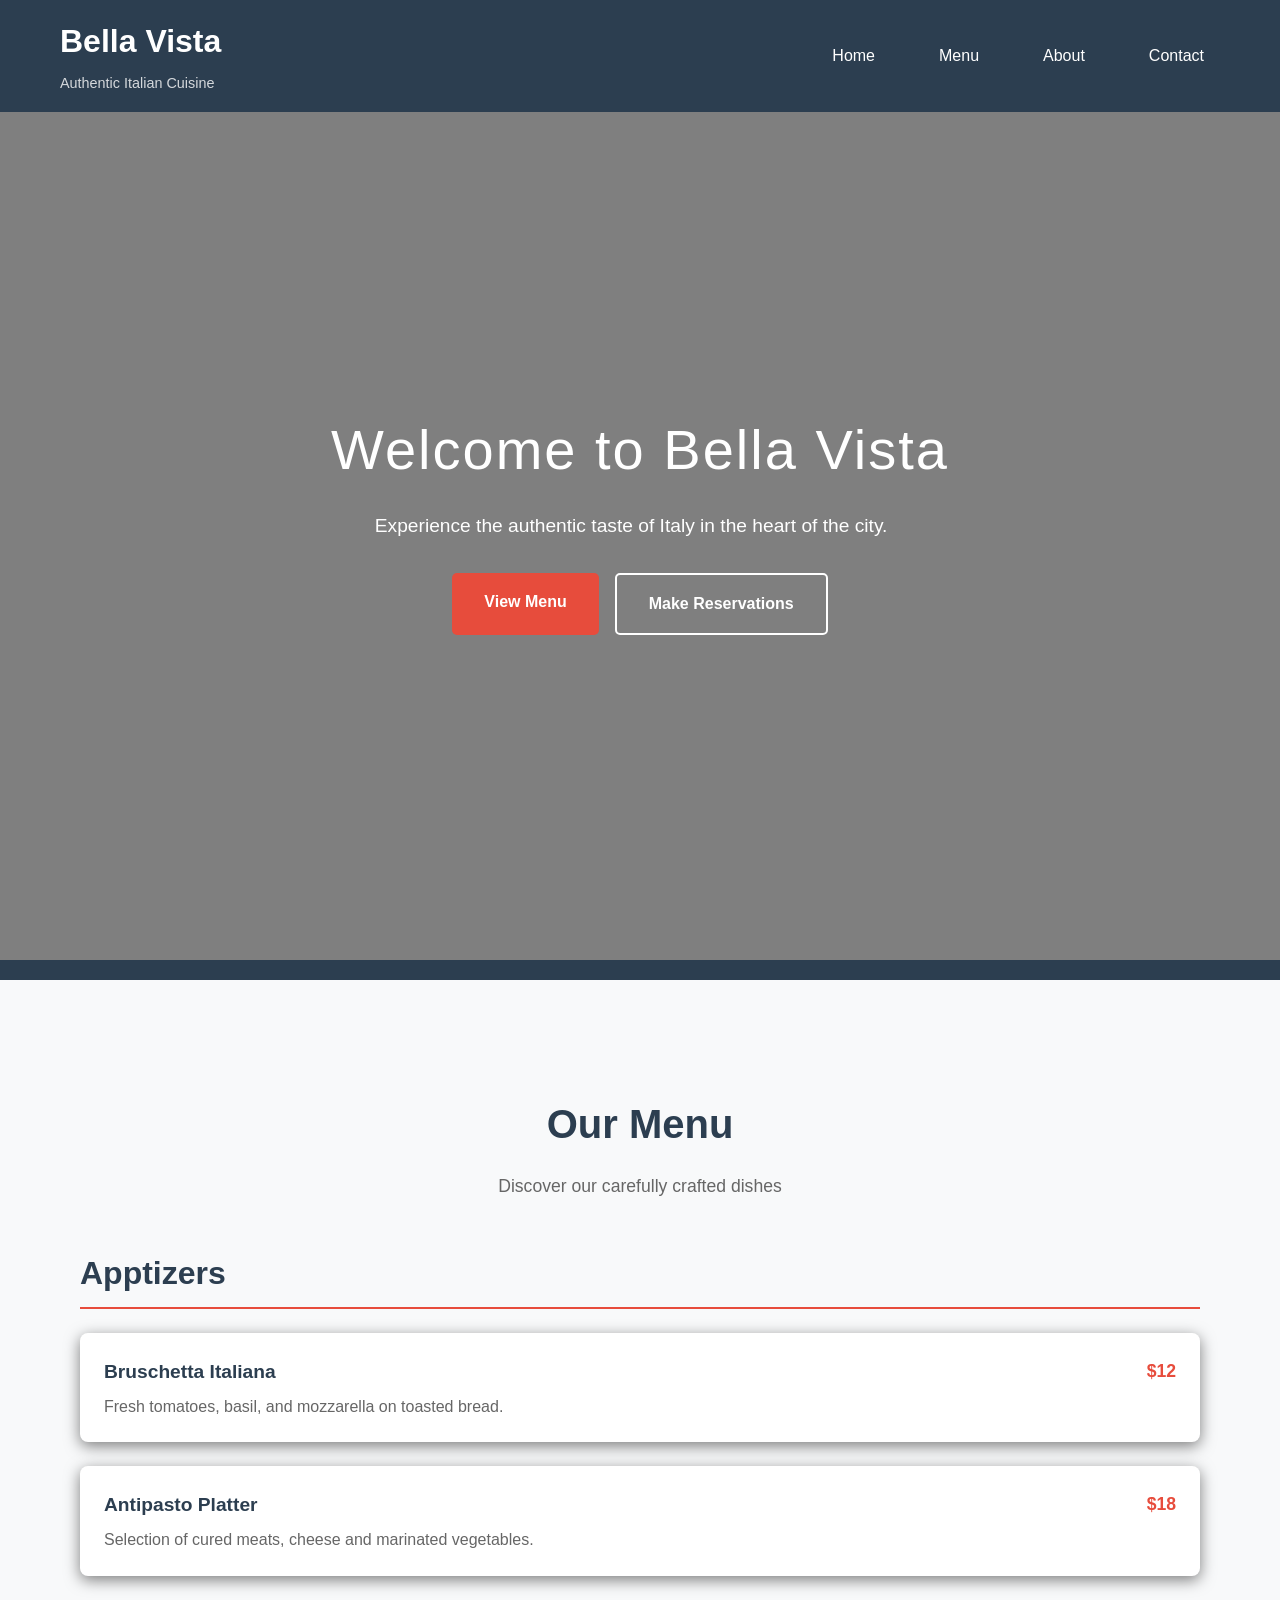
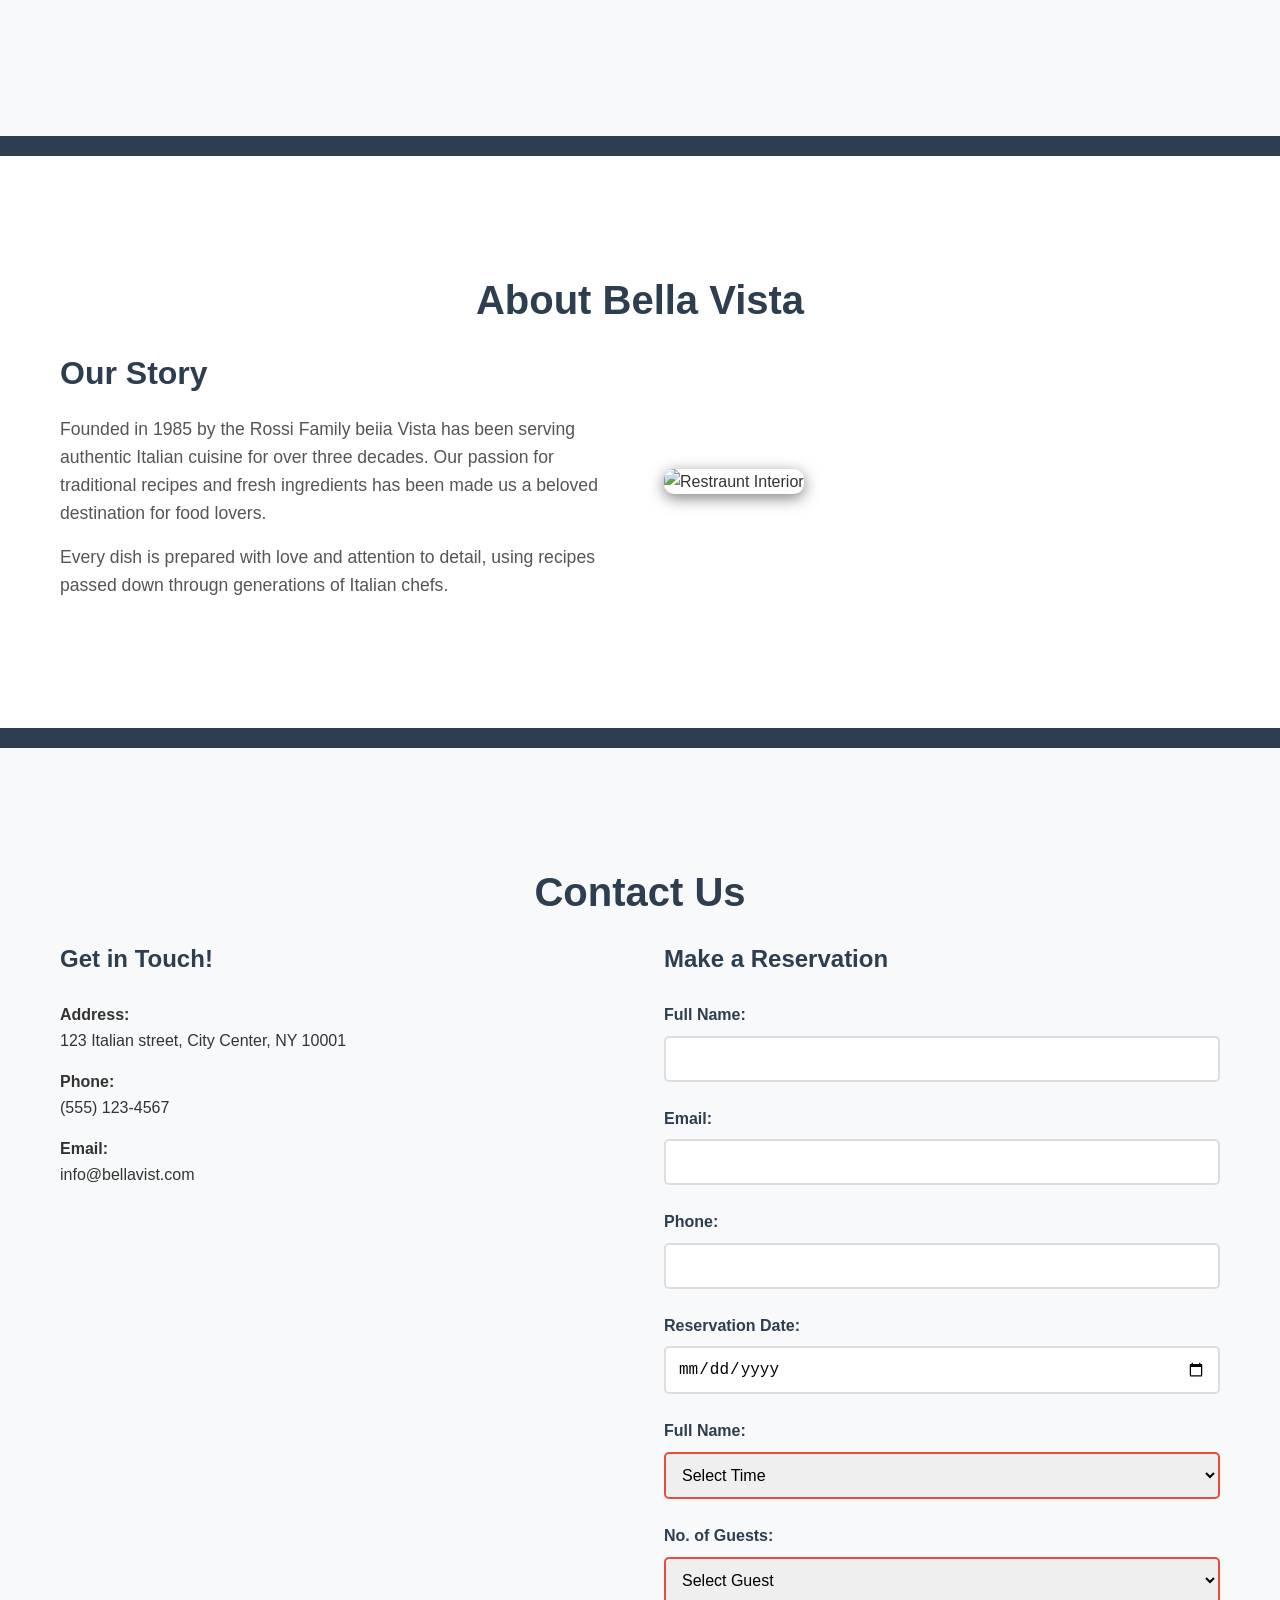
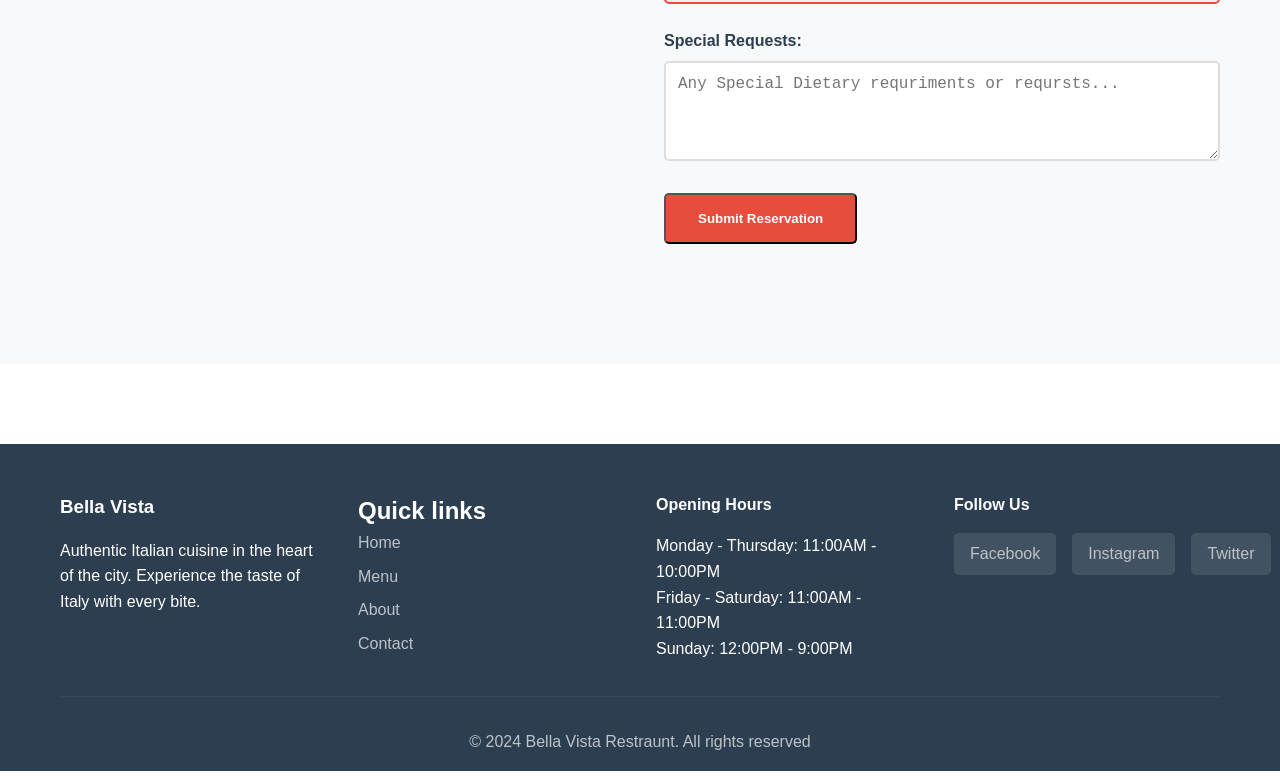
==== index.html @ ec4eccd3 "Add files via upload" ====
<!DOCTYPE html>
<html lang="en">
    <head>
        <meta charset="UTF-8">
        <meta name="viewport" content="width=device-width, initial-scale=1.0">
        <meta name="discription" content="Bella Vista - Authentic Italian Restraunt serving fresh pasta, wood-fried pizzas, and traditional italian food cuisinein the heart of the city. ">
        <title>Bella Vista Restraunt - Authenti Italian Cuisine</title>
        <link rel="stylesheet" href="style.css">
    </head>
    <body>
        <header class="header">
            <div class="container">
                <nav class="navbar">
                    <div class="logo">
                        <h1>Bella Vista</h1>
                        <span class="tagline">Authentic Italian Cuisine</span>
                    </div>

                    <ul class="nav-links">
                        <li><a href="#Home">Home</a></li>
                        <li><a href="#Menu">Menu</a></li>
                        <li><a href="#About">About</a></li>
                        <li><a href="#Contact">Contact</a></li>
                    </ul>

                </nav>
            </div>
        </header>

        <main>
            <!-- Hero Section -->
            <section id="Home" class="hero">
                <div class="hero-content">
                    <h2>Welcome to Bella Vista</h2>
                    <p>Experience the authentic taste of Italy in the heart of the city.</p>

                    <div class="hero-button">
                        <a href="#Menu" class="btn btn-primary">View Menu</a>
                        <a href="#Contact" class="btn btn-secondary">Make Reservations</a>
                    </div>

                </div>
            </section>

                <!-- Menu section -->
            <section id="Menu" class="menu">
                <div class="container">
                    <h2 class="section-title">Our Menu</h2>
                    <p class="section-subtitle">Discover our carefully crafted dishes</p>
                </div>

                <div class="menu-categories">
                    <div class="menu-category">
                        <h3>Apptizers</h3>
                        <div class="menu-itmes">
                            <div class="menu-item">
                                <div class="menu-item-info">
                                    <h4>Bruschetta Italiana</h4>
                                    <p>Fresh tomatoes, basil, and mozzarella on toasted bread.</p>
                                </div>
                                <span class="price">$12</span>
                            </div>

                            <div class="menu-item">
                                <div class="menu-item-info">
                                    <h4>Antipasto Platter</h4>
                                    <p>Selection of cured meats, cheese and marinated vegetables.</p>
                                </div>
                                <span class="price">$18</span>
                            </div>
                        </div>
                    </div>
                </div>
            </section>

            <!-- About Section -->
             <section id="About" class="about">
                <div class="container">
                    <h2 class="section-title">About Bella Vista</h2>
                    <div class="about-content">
                        <div class="about-text">
                            <h3>Our Story</h3>
                            <p>Founded in 1985 by the Rossi Family beiia Vista has been serving authentic Italian cuisine for over three decades. Our passion for traditional recipes and fresh ingredients has been made us a beloved destination for food lovers.</p>
                            <p>Every dish is prepared with love and attention to detail, using recipes passed down througn generations of Italian chefs. </p>
                        </div>
                        <div class="about-image">
                        <img src="https://images.unsplash.com/photo-1643988612981-0e25f77dfc7a?ixlib=rb-4.1.0&ixid=M3wxMjA3fDB8MHxwaG90by1wYWdlfHx8fGVufDB8fHx8fA%3D%3D&auto=format&fit=crop&q=80&w=1169" alt="Restraunt Interior">
                    </div>
                    </div>
                </div>
            </section>

             <!-- Contact Section -->
            <section id="Contact" class="contact">
                <div class="container">
                    <h2 class="section-title">Contact Us</h2>
                    <div class="contact-content">
                        <div class="contact-info">

                            <h3>Get in Touch!</h3>

                            <div class="contact-item">
                                <strong>Address:</strong>
                                <p>123 Italian street, City Center, NY 10001</p>
                            </div>

                            <div class="contact-item">
                                <strong>Phone:</strong>
                                <p>(555) 123-4567</p>
                            </div>

                            <div class="contact-item">
                                <strong>Email:</strong>
                                <p>info@bellavist.com</p>
                            </div>

                        </div>

                        <div class="contact-form">
                            <h3>Make a Reservation</h3>
                            <form action="">
                                <div class="form-group">
                                    <label for="name">Full Name:</label>
                                    <input type="text" id="name" class="name" required>
                                </div>

                                <div class="form-group">
                                    <label for="email">Email:</label>
                                    <input type="email" id="email" class="email" required>
                                </div>

                                <div class="form-group">
                                    <label for="phone">Phone:</label>
                                    <input type="tel" id="phone" class="phone" required>
                                </div>

                                <div class="form-group">
                                    <label for="date">Reservation Date:</label>
                                    <input type="date" id="date" class="date" required>
                                </div>

                                <div class="form-group">
                                    <label for="time">Full Name:</label>
                                    <select name="time" id="time" required>
                                        <option value="">Select Time</option>
                                        <option value="">06:00PM</option>
                                        <option value="">07:00PM</option>
                                        <option value="">08:00PM</option>
                                        <option value="">09:00PM</option>
                                    </select>
                                </div>

                                <div class="form-group">
                                    <label for="guests">No. of Guests:</label>
                                    <select name="guests" id="guests">
                                        <option value="">Select Guest</option>
                                        <option value="1">1 Guest</option>
                                        <option value="2">2 Guests</option>
                                        <option value="3">3 Guests</option>
                                        <option value="4">4 Guests</option>
                                        <option value="5+">5+ Guests</option>
                                    </select>
                                </div>

                                <div class="form-group">
                                    <label for="message">Special Requests:</label>
                                    <textarea name="message" id="message" rows="4" placeholder="Any Special Dietary requriments or reqursts..."></textarea>
                                </div>

                                <button type="submit" class="btn btn-primary">Submit Reservation</button>

                            </form>
                        </div>

                    </div>

                </div>
            </section>

        </main>

        <footer class="footer">
            <div class="container">
                <div class="footer-content">
                    <div class="footer-section">
                        <h3>Bella Vista</h3>
                        <p>Authentic Italian cuisine in the heart of the city. Experience the taste of Italy with every bite.</p>
                    </div>

                    <div class="footer-section">
                        <h2>Quick links</h2>
                        <ul>
                            <li><a href="#Home">Home</a></li>
                            <li><a href="#Menu">Menu</a></li>
                            <li><a href="#About">About</a></li>
                            <li><a href="#Contact">Contact</a></li>
                        </ul>
                    </div>

                    <div class="footer-section">
                        <h4>Opening Hours</h4>
                        <P>Monday - Thursday: 11:00AM - 10:00PM</P>
                        <p>Friday - Saturday: 11:00AM - 11:00PM</p>
                        <p>Sunday: 12:00PM - 9:00PM</p>
                    </div>

                    <div class="footer-section">
                        <h4>Follow Us</h4>
                        <div class="social-links">
                            <a href="#" class="social-link">Facebook</a>
                            <a href="#" class="social-link">Instagram</a>
                            <a href="#" class="social-link">Twitter</a>
                        </div>
                    </div>
                </div>

                <div class="footer-bottom">
                    <p>© 2024 Bella Vista Restraunt. All rights reserved</p>
                </div>
            </div>
        </footer>
    </body> 
</html>
---- style.css ----
*{
    margin: 0;
    padding: 0;
    box-sizing: border-box;
}

body{
    font-family: Arial, sans-serif;
    line-height: 1.6;
    color: #333;
}

.container{
    max-width: 1200px;
    margin: 0 auto;
    padding: 0 20px;
}

.header{
    background-color: #2c3e50;
    color: white;
    padding: 1rem 0;
    position: fixed;
    top: 0;
    left: 0;
    width: 100%;
    z-index: 1000;
}

.navbar{
    display: flex;
    justify-content: space-between;
    align-items: center;
}

.logo h1{
    font-size: 2rem;
    font-weight: bold;
    margin-bottom: 0.2rem;
}

.logo span{
    font-size: 0.9rem;
    opacity: 0.8;
}

.nav-links{
    display: flex;
    list-style-type: none;
    gap: 2rem;
}

.nav-links a {
    color: white;
    text-decoration: none;
    padding: 0.5rem 1rem;
    border-radius: 4px;
    transition: background-color 0.3s ease;
}

.nav-links a:hover{
    background-color: rgba(255, 255, 255, 0.1);
}


/* Hero Section */
.hero{
    height: 100vh;
    background: linear-gradient(rgba(0,0,0,0.5),rgba(0,0,0,0.5)), url('https://images.unsplash.com/photo-1614873636018-548106274e2a?ixlib=rb-4.1.0&ixid=M3wxMjA3fDB8MHxwaG90by1wYWdlfHx8fGVufDB8fHx8fA%3D%3D&auto=format&fit=crop&q=80&w=1170') center/cover;
    margin-top: 80px;
    display: flex;
    justify-content: center;
    align-items: center;
    text-align: center;
    color: white ;
    border-bottom: 20px solid #2c3e50;
}

.hero-content h2{
    font-size: 3.5rem;
    margin-bottom: 1rem;
    font-weight: 300;
    letter-spacing: 2px;
}

.hero-content p{
    font-size: 1.2rem;
    margin-bottom: 2rem;
    max-width: 600px;
}

.hero-button{
    display: flex;
    gap: 1rem;
    justify-content: center;
}

.btn{
    padding: 1rem 2rem;
    text-decoration: none;
    border-radius: 5px;
    font-weight: bold;
    transition: all 0.3s ease;
    display: inline-block;
}

.btn-primary{
    background-color: #e74c3c;
    color: white;
}

.btn-primary:hover{
    background-color: #c0392b;
    transform: translateY(-2px);
}

.btn-secondary{
    background-color: transparent;
    color: white;
    border: 2px solid white;
}

.btn-secondary:hover{
    background-color: white;
    color: #2c3e50;
    
}


/* Menu section */
.menu{
    padding: 7rem 5rem;
    background-color: #f8f9fa;
    border-bottom: 20px solid #2c3e50;
}

.section-title{
    text-align: center;
    font-size: 2.5rem;
    margin-bottom: 1rem;
    color: #2c3e50;
}

.section-subtitle{
    text-align: center;
    font-size: 1.1rem;
    color: #666;
    margin-bottom: 3rem;

}

.menu-category{
    margin-bottom: 3rem;

}

.menu-category h3{
    font-size: 2rem;
    margin-bottom: 1.5rem;
    color: #2c3e50;
    border-bottom: 2px solid #e74c3c;
    padding-bottom: 0.5rem;
}

.menu-itmes{
    display: grid;
    gap: 1.5rem;
}

.menu-item{
    display: flex;
    justify-content: space-between;
    align-items: start;
    padding: 1.5rem;
    background-color: white;
    border-radius: 8px;
    box-shadow: 0 2px 10px rgba(0,0,0,0.3);
    transition: transform 0.3s ease;

}

.menu-item:hover{
    transform: translateY(-3px);
}

.menu-item-info h4{
    font-size: 1.2rem;
    margin-bottom: 0.5rem;
    color: #2c3e50;
}

.menu-item-info p{
    color: #666;
    line-height: 1.4;
}

.price{
    font-size: 1.1rem;
    font-weight: bold;
    color: #e74c3c;
}


/* About Section */
.about{
    padding: 7rem 0;
    background-color: white;
    border-bottom: 20px solid #2c3e50;

}

.about-content{
    display: grid;
    grid-template-columns: 1fr 1fr;
    gap: 3rem;
    align-items: center;
}

.about-text h3{
    font-size: 2rem;
    margin-bottom: 1rem;
    color: #2c3e50;
}

.about-text p{
    margin-bottom: 1rem;
    font-size: 1.1rem;
    line-height: 1.6;
    color: #555;
}

.about-image img{
    width: 100%;
    height: 400px;
    object-fit: cover;
    border-radius: 10px;
    box-shadow: 0 4px 15px rgba(0, 0, 0, 0.5);
    transition: transform 0.3s ease;
}

.about-image img:hover{
    transform: translateY(-3px);
}


/* Contact Section */
.contact{
    padding: 7rem 0;
    background-color: #f8f9fa;
}

.contact-content{
    display: grid;
    grid-template-columns: 1fr 1fr;
    gap: 3rem;   
}

.contact-info h3 , .contact-form h3{
    font-size: 1.5rem;
    margin-bottom: 1.5rem;
    color: #2c3e50;
}

.contact-item{
    margin-bottom: 1rem;
}

.contact-form{
    display: block;
    margin-bottom: 0.5rem;
    color: #2c3e50;
}

.form-group{
    margin-bottom: 1.5rem;
}

.form-group label{
    display: block;
    margin-bottom: 0.5rem;
    font-weight: bold;
    color: #2c3e50;
}

.form-group input ,.form-group select , .form-group textarea{
    width: 100%;
    padding: 0.75rem;
    border: 2px solid #ddd;
    border-radius: 5px;
    font-size: 1rem;
    transition: border-color 0.3s ease;
}

.form-group input:focus , .form-group select , .form-group textarea:focus{
    border-color: #e74c3c;
}

:root{
    --primary-color: #e74c3c;
    --secondary-color: #2c3e50;
    --accent-color: #3498db;
    --light-background: #f8f9fa;
    --dark-text: #333;
    --light-text: #666;
    --border-radius: 8px;
    --shadow: 0 4px 15px rgba(0,0,0,0.5);
    --transition: all 0.3s ease;
}

.btn-primary{
    background-color: var(--primary-color,#ff0000);
    color: white;
    transition: var(--transition);
}

.section-title{
    color: var(--secondary-color);
}

.menu-item{
    border-radius: var(--border-radius);
    box-shadow: var(--shadow);
}

@media(max-width: 768px){
    .hero-content h2{
        font-size: 2.5rem;
    }

    .hero-button{
        flex-direction: column;
        align-items: center;
    }

    .btn{
        width: 80%;
        text-align: center;
    }

    .about-content , .contact-content{
        grid-template-columns: 1fr;
        gap: 2rem;
    }

    .navbar{
        flex-direction: column;
        gap: 1rem;
    }

    .nav-links{
        gap: 1rem;
    }
}

@media(max-width: 480px){
    .hero-content h2{
        font-size: 2rem;
    }

    .container{
        padding: 0 15px;
    }

    .nav-links{
        flex-direction: column;
        gap: 0.5rem;
    }
}

@keyframes fadeInUp {
    from{
        opacity: 0;
        transform: translateY(30px);

    }

    to{
        opacity: 1;
        transform: translateY(0);
    }
}

@keyframes SlideInLeft {
    from{
        opacity: 0;
        transform: translateX(-50px);
    }

    to{
        opacity: 1;
        transform: translateX(0);
    }
}

.hero-content{
    animation: fadeInUp 1s ease-out;
}

.menu-item{
    animation: fadeInUp 0.6s ease-out;
    animation-fill-mode: both;
}

.menu-item:nth-child(1) {animation-delay: 0.1s;}

.menu-item:nth-child(2) {animation-delay: 0.2s;}

.menu-item:nth-child(3) {animation-delay: 0.3s;}

.about-image{
    animation: fadeInUp 0.8s ease-out 0.3s both;
}

/* .section-title{
    opacity: 0;
    transform: translateY(20px);
    transition: all 0.6s ease;
} */

.section-title.animate{
    opacity: 1;
    transform: translateY(0);
}


/* Footer Section */
.footer{
    background-color: var(--secondary-color);
    color: white;
    padding: 3rem 0 1rem;
    margin-top: 5rem;
}

.footer-content{
    display: grid;
    grid-template-columns: repeat(auto-fit,minmax(250px,1fr));
    gap: 2rem;
    margin-bottom: 2rem;
}

.footer-section h3 , .footer-section h4 {
    margin-bottom: 1rem;
    color: white;
}

.footer-section ul{
    list-style: none;
}

.footer-section ul li{
    margin-bottom: 0.5rem;
}

.footer-section a{
    color: #bdc3c7;
    text-decoration: none;
    transition: var(--transition);
}

.footer-section a:hover{
    color: var(--primary-color);
}

.social-links{
    display: flex;
    gap: 1rem;
}

.social-link{
    padding: 0.5rem 1rem;
    background-color: rgba(255, 255, 255, 0.1);
    border-radius: 5px;
    transition: var(--transition);
}

.social-link:hover{
    background-color: var(--primary-color);
    color: white;
}

.footer-bottom{
    text-align: center;
    padding-top: 2rem;
    border-top: 1px solid #34495e;
    color: #bdc3c7;
}
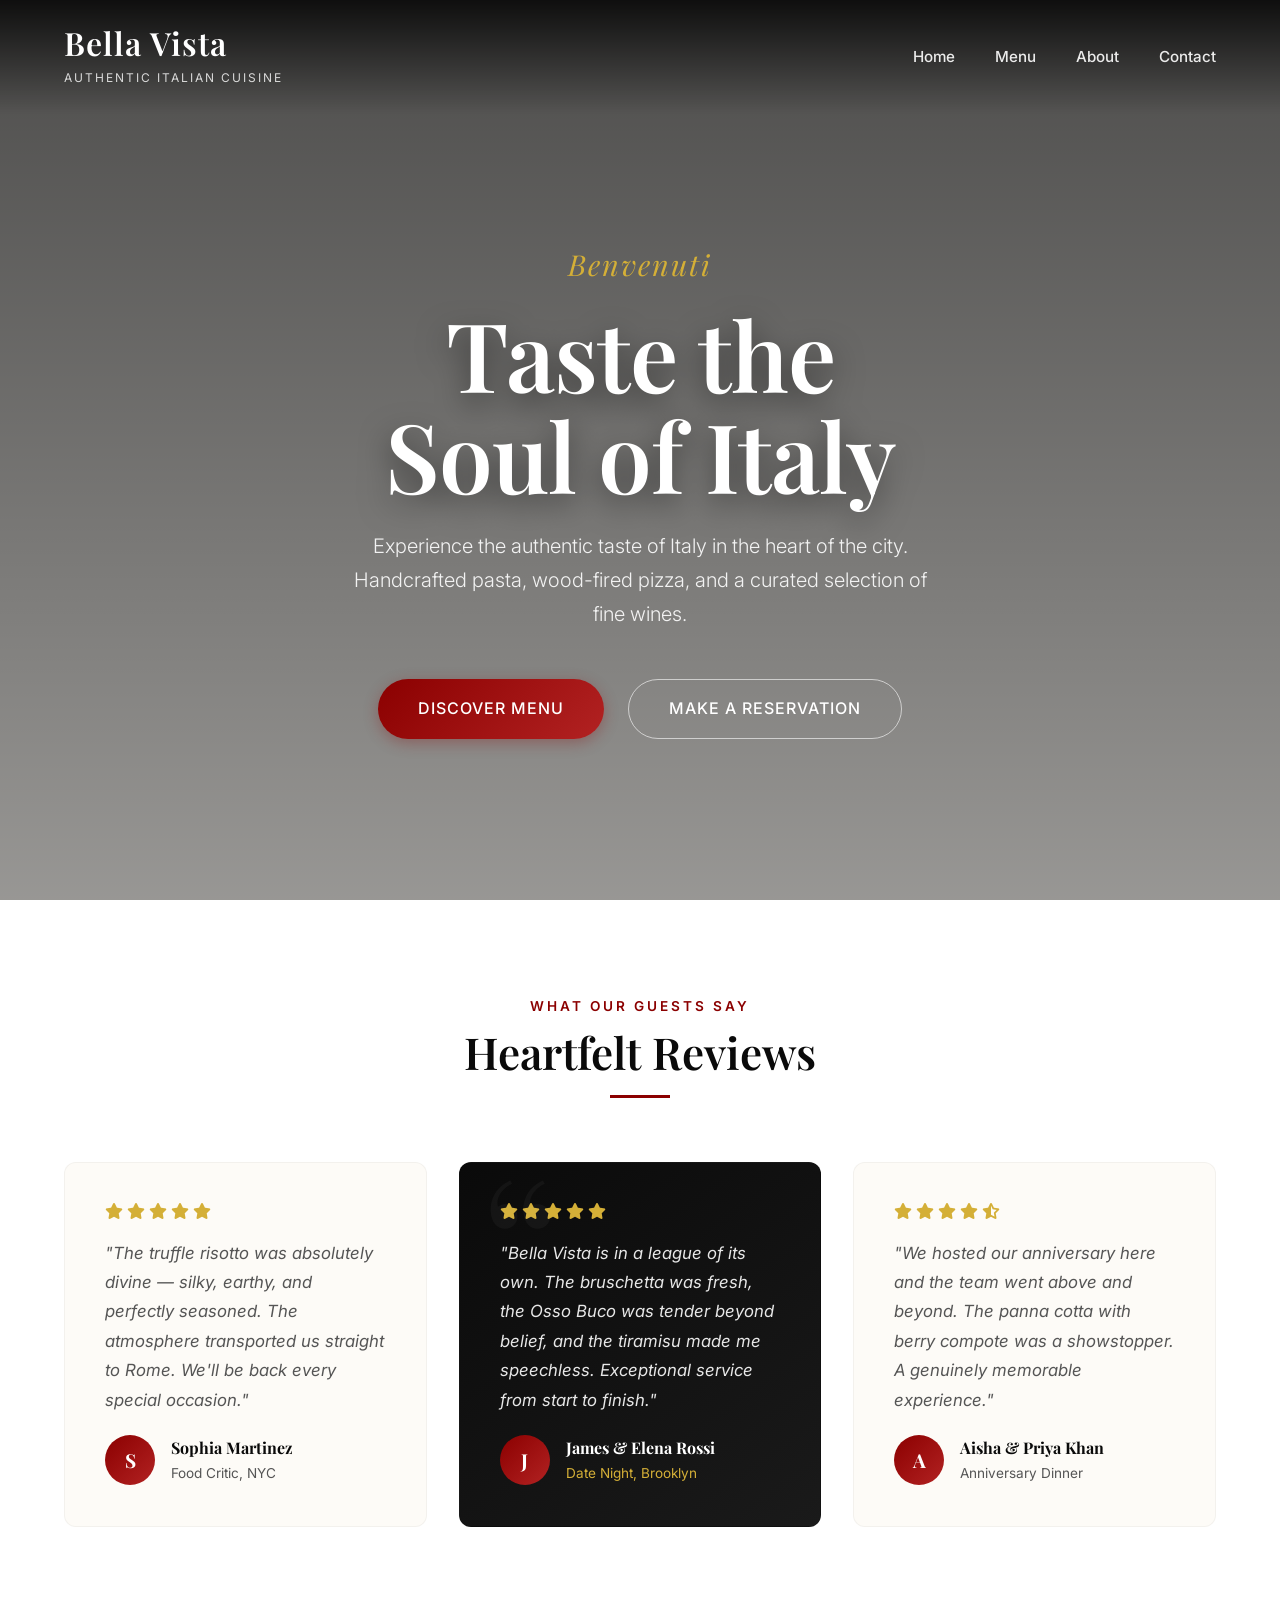
==== commit b9aa0bcc: "Changes made" ====
--- a/index.html
+++ b/index.html
@@ -1,223 +1,180 @@
 <!DOCTYPE html>
 <html lang="en">
-    <head>
-        <meta charset="UTF-8">
-        <meta name="viewport" content="width=device-width, initial-scale=1.0">
-        <meta name="discription" content="Bella Vista - Authentic Italian Restraunt serving fresh pasta, wood-fried pizzas, and traditional italian food cuisinein the heart of the city. ">
-        <title>Bella Vista Restraunt - Authenti Italian Cuisine</title>
-        <link rel="stylesheet" href="style.css">
-    </head>
-    <body>
-        <header class="header">
+
+<head>
+    <meta charset="UTF-8">
+    <meta name="viewport" content="width=device-width, initial-scale=1.0">
+    <meta name="description"
+        content="Bella Vista - Authentic Italian Restaurant serving fresh pasta, wood-fired pizzas, and traditional Italian cuisine in the heart of the city. ">
+    <title>Bella Vista | Authentic Italian Cuisine</title>
+
+    <!-- Google Fonts -->
+    <link rel="preconnect" href="https://fonts.googleapis.com">
+    <link rel="preconnect" href="https://fonts.gstatic.com" crossorigin>
+    <link
+        href="https://fonts.googleapis.com/css2?family=Inter:wght@300;400;500;600&family=Playfair+Display:ital,wght@0,400;0,600;0,700;1,400&display=swap"
+        rel="stylesheet">
+
+    <!-- Font Awesome -->
+    <link rel="stylesheet" href="https://cdnjs.cloudflare.com/ajax/libs/font-awesome/6.4.0/css/all.min.css">
+
+    <link rel="stylesheet" href="style.css">
+</head>
+
+<body>
+    <header class="header">
+        <div class="container">
+            <nav class="navbar">
+                <div class="logo">
+                    <h1>Bella Vista</h1>
+                    <span class="tagline">Authentic Italian Cuisine</span>
+                </div>
+
+                <ul class="nav-links">
+                    <li><a href="index.html">Home</a></li>
+                    <li><a href="menu.html">Menu</a></li>
+                    <li><a href="about.html">About</a></li>
+                    <li><a href="contact.html">Contact</a></li>
+                </ul>
+
+                <button class="mobile-menu-btn" id="mobileMenuBtn" aria-label="Toggle Navigation">
+                    <i class="fas fa-bars"></i>
+                </button>
+            </nav>
+        </div>
+    </header>
+
+    <!-- Mobile Nav Overlay -->
+    <div class="nav-overlay" id="navOverlay"></div>
+
+    <main>
+        <!-- Hero Section -->
+        <section id="Home" class="hero">
+            <div class="hero-overlay"></div>
+            <div class="hero-content">
+                <span class="welcome-text">Benvenuti</span>
+                <h2>Taste the <br> Soul of Italy</h2>
+                <p>Experience the authentic taste of Italy in the heart of the city. Handcrafted pasta, wood-fired
+                    pizza, and a curated selection of fine wines.</p>
+
+                <div class="hero-button">
+                    <a href="menu.html" class="btn btn-primary">Discover Menu</a>
+                    <a href="contact.html" class="btn btn-secondary">Make a Reservation</a>
+                </div>
+            </div>
+        </section>
+
+        <!-- Testimonials Section -->
+        <section class="testimonials reveal">
             <div class="container">
-                <nav class="navbar">
-                    <div class="logo">
-                        <h1>Bella Vista</h1>
-                        <span class="tagline">Authentic Italian Cuisine</span>
+                <div class="section-header">
+                    <span class="subtitle">What Our Guests Say</span>
+                    <h2 class="section-title">Heartfelt Reviews</h2>
+                    <div class="divider"></div>
+                </div>
+
+                <div class="testimonials-grid">
+                    <div class="testimonial-card">
+                        <div class="testimonial-stars">
+                            <i class="fas fa-star"></i><i class="fas fa-star"></i><i class="fas fa-star"></i><i
+                                class="fas fa-star"></i><i class="fas fa-star"></i>
+                        </div>
+                        <p class="testimonial-text">"The truffle risotto was absolutely divine — silky, earthy, and
+                            perfectly seasoned. The atmosphere transported us straight to Rome. We'll be back every
+                            special occasion."</p>
+                        <div class="testimonial-author">
+                            <div class="author-avatar">S</div>
+                            <div class="author-info">
+                                <strong>Sophia Martinez</strong>
+                                <span>Food Critic, NYC</span>
+                            </div>
+                        </div>
                     </div>
 
-                    <ul class="nav-links">
-                        <li><a href="#Home">Home</a></li>
-                        <li><a href="#Menu">Menu</a></li>
-                        <li><a href="#About">About</a></li>
-                        <li><a href="#Contact">Contact</a></li>
-                    </ul>
-
-                </nav>
-            </div>
-        </header>
-
-        <main>
-            <!-- Hero Section -->
-            <section id="Home" class="hero">
-                <div class="hero-content">
-                    <h2>Welcome to Bella Vista</h2>
-                    <p>Experience the authentic taste of Italy in the heart of the city.</p>
-
-                    <div class="hero-button">
-                        <a href="#Menu" class="btn btn-primary">View Menu</a>
-                        <a href="#Contact" class="btn btn-secondary">Make Reservations</a>
+                    <div class="testimonial-card featured-review">
+                        <div class="testimonial-stars">
+                            <i class="fas fa-star"></i><i class="fas fa-star"></i><i class="fas fa-star"></i><i
+                                class="fas fa-star"></i><i class="fas fa-star"></i>
+                        </div>
+                        <p class="testimonial-text">"Bella Vista is in a league of its own. The bruschetta was fresh,
+                            the Osso Buco was tender beyond belief, and the tiramisu made me speechless. Exceptional
+                            service from start to finish."</p>
+                        <div class="testimonial-author">
+                            <div class="author-avatar">J</div>
+                            <div class="author-info">
+                                <strong>James & Elena Rossi</strong>
+                                <span>Date Night, Brooklyn</span>
+                            </div>
+                        </div>
                     </div>
 
-                </div>
-            </section>
-
-                <!-- Menu section -->
-            <section id="Menu" class="menu">
-                <div class="container">
-                    <h2 class="section-title">Our Menu</h2>
-                    <p class="section-subtitle">Discover our carefully crafted dishes</p>
-                </div>
-
-                <div class="menu-categories">
-                    <div class="menu-category">
-                        <h3>Apptizers</h3>
-                        <div class="menu-itmes">
-                            <div class="menu-item">
-                                <div class="menu-item-info">
-                                    <h4>Bruschetta Italiana</h4>
-                                    <p>Fresh tomatoes, basil, and mozzarella on toasted bread.</p>
-                                </div>
-                                <span class="price">$12</span>
-                            </div>
-
-                            <div class="menu-item">
-                                <div class="menu-item-info">
-                                    <h4>Antipasto Platter</h4>
-                                    <p>Selection of cured meats, cheese and marinated vegetables.</p>
-                                </div>
-                                <span class="price">$18</span>
+                    <div class="testimonial-card">
+                        <div class="testimonial-stars">
+                            <i class="fas fa-star"></i><i class="fas fa-star"></i><i class="fas fa-star"></i><i
+                                class="fas fa-star"></i><i class="fas fa-star-half-alt"></i>
+                        </div>
+                        <p class="testimonial-text">"We hosted our anniversary here and the team went above and beyond.
+                            The panna cotta with berry compote was a showstopper. A genuinely memorable experience."</p>
+                        <div class="testimonial-author">
+                            <div class="author-avatar">A</div>
+                            <div class="author-info">
+                                <strong>Aisha & Priya Khan</strong>
+                                <span>Anniversary Dinner</span>
                             </div>
                         </div>
                     </div>
                 </div>
-            </section>
+            </div>
+        </section>
+    </main>
 
-            <!-- About Section -->
-             <section id="About" class="about">
-                <div class="container">
-                    <h2 class="section-title">About Bella Vista</h2>
-                    <div class="about-content">
-                        <div class="about-text">
-                            <h3>Our Story</h3>
-                            <p>Founded in 1985 by the Rossi Family beiia Vista has been serving authentic Italian cuisine for over three decades. Our passion for traditional recipes and fresh ingredients has been made us a beloved destination for food lovers.</p>
-                            <p>Every dish is prepared with love and attention to detail, using recipes passed down througn generations of Italian chefs. </p>
-                        </div>
-                        <div class="about-image">
-                        <img src="https://images.unsplash.com/photo-1643988612981-0e25f77dfc7a?ixlib=rb-4.1.0&ixid=M3wxMjA3fDB8MHxwaG90by1wYWdlfHx8fGVufDB8fHx8fA%3D%3D&auto=format&fit=crop&q=80&w=1169" alt="Restraunt Interior">
-                    </div>
-                    </div>
-                </div>
-            </section>
+    <script>
+        // Dynamic Active Navigation Link
+        document.addEventListener('DOMContentLoaded', () => {
+            const navLinks = document.querySelectorAll('.nav-links a');
+            const currentPath = window.location.pathname.split('/').pop() || 'index.html';
 
-             <!-- Contact Section -->
-            <section id="Contact" class="contact">
-                <div class="container">
-                    <h2 class="section-title">Contact Us</h2>
-                    <div class="contact-content">
-                        <div class="contact-info">
+            navLinks.forEach(link => {
+                const linkPath = link.getAttribute('href');
+                if (currentPath === linkPath) {
+                    link.classList.add('active');
+                }
+            });
+        });
 
-                            <h3>Get in Touch!</h3>
+        // Mobile Drawer Toggle
+        const mobileBtn = document.getElementById('mobileMenuBtn');
+        const nav = document.querySelector('.nav-links');
+        const overlay = document.getElementById('navOverlay');
+        const icon = mobileBtn ? mobileBtn.querySelector('i') : null;
 
-                            <div class="contact-item">
-                                <strong>Address:</strong>
-                                <p>123 Italian street, City Center, NY 10001</p>
-                            </div>
+        function openNav() {
+            nav.classList.add('active');
+            overlay.classList.add('active');
+            if (icon) { icon.classList.replace('fa-bars', 'fa-times'); }
+            document.body.style.overflow = 'hidden';
+        }
+        function closeNav() {
+            nav.classList.remove('active');
+            overlay.classList.remove('active');
+            if (icon) { icon.classList.replace('fa-times', 'fa-bars'); }
+            document.body.style.overflow = '';
+        }
 
-                            <div class="contact-item">
-                                <strong>Phone:</strong>
-                                <p>(555) 123-4567</p>
-                            </div>
+        if (mobileBtn) {
+            mobileBtn.addEventListener('click', () => nav.classList.contains('active') ? closeNav() : openNav());
+        }
+        if (overlay) {
+            overlay.addEventListener('click', closeNav);
+        }
+        nav && nav.querySelectorAll('a').forEach(a => a.addEventListener('click', closeNav));
 
-                            <div class="contact-item">
-                                <strong>Email:</strong>
-                                <p>info@bellavist.com</p>
-                            </div>
+        // Header scroll effect
+        const header = document.querySelector('.header');
+        window.addEventListener('scroll', () => {
+            header.classList.toggle('scrolled', window.scrollY > 50);
+        });
+    </script>
+</body>
 
-                        </div>
-
-                        <div class="contact-form">
-                            <h3>Make a Reservation</h3>
-                            <form action="">
-                                <div class="form-group">
-                                    <label for="name">Full Name:</label>
-                                    <input type="text" id="name" class="name" required>
-                                </div>
-
-                                <div class="form-group">
-                                    <label for="email">Email:</label>
-                                    <input type="email" id="email" class="email" required>
-                                </div>
-
-                                <div class="form-group">
-                                    <label for="phone">Phone:</label>
-                                    <input type="tel" id="phone" class="phone" required>
-                                </div>
-
-                                <div class="form-group">
-                                    <label for="date">Reservation Date:</label>
-                                    <input type="date" id="date" class="date" required>
-                                </div>
-
-                                <div class="form-group">
-                                    <label for="time">Full Name:</label>
-                                    <select name="time" id="time" required>
-                                        <option value="">Select Time</option>
-                                        <option value="">06:00PM</option>
-                                        <option value="">07:00PM</option>
-                                        <option value="">08:00PM</option>
-                                        <option value="">09:00PM</option>
-                                    </select>
-                                </div>
-
-                                <div class="form-group">
-                                    <label for="guests">No. of Guests:</label>
-                                    <select name="guests" id="guests">
-                                        <option value="">Select Guest</option>
-                                        <option value="1">1 Guest</option>
-                                        <option value="2">2 Guests</option>
-                                        <option value="3">3 Guests</option>
-                                        <option value="4">4 Guests</option>
-                                        <option value="5+">5+ Guests</option>
-                                    </select>
-                                </div>
-
-                                <div class="form-group">
-                                    <label for="message">Special Requests:</label>
-                                    <textarea name="message" id="message" rows="4" placeholder="Any Special Dietary requriments or reqursts..."></textarea>
-                                </div>
-
-                                <button type="submit" class="btn btn-primary">Submit Reservation</button>
-
-                            </form>
-                        </div>
-
-                    </div>
-
-                </div>
-            </section>
-
-        </main>
-
-        <footer class="footer">
-            <div class="container">
-                <div class="footer-content">
-                    <div class="footer-section">
-                        <h3>Bella Vista</h3>
-                        <p>Authentic Italian cuisine in the heart of the city. Experience the taste of Italy with every bite.</p>
-                    </div>
-
-                    <div class="footer-section">
-                        <h2>Quick links</h2>
-                        <ul>
-                            <li><a href="#Home">Home</a></li>
-                            <li><a href="#Menu">Menu</a></li>
-                            <li><a href="#About">About</a></li>
-                            <li><a href="#Contact">Contact</a></li>
-                        </ul>
-                    </div>
-
-                    <div class="footer-section">
-                        <h4>Opening Hours</h4>
-                        <P>Monday - Thursday: 11:00AM - 10:00PM</P>
-                        <p>Friday - Saturday: 11:00AM - 11:00PM</p>
-                        <p>Sunday: 12:00PM - 9:00PM</p>
-                    </div>
-
-                    <div class="footer-section">
-                        <h4>Follow Us</h4>
-                        <div class="social-links">
-                            <a href="#" class="social-link">Facebook</a>
-                            <a href="#" class="social-link">Instagram</a>
-                            <a href="#" class="social-link">Twitter</a>
-                        </div>
-                    </div>
-                </div>
-
-                <div class="footer-bottom">
-                    <p>© 2024 Bella Vista Restraunt. All rights reserved</p>
-                </div>
-            </div>
-        </footer>
-    </body> 
 </html>
--- a/style.css
+++ b/style.css
@@ -1,486 +1,1261 @@
-*{
+/* --- CSS VARIABLES --- */
+:root {
+    /* Color Palette */
+    --primary: #8b0000;
+    /* Richer, deeper red */
+    --primary-light: #b22222;
+    --primary-dark: #660000;
+    --secondary: #0a0a0a;
+    /* Deeper Almost black */
+    --dark-bg: #111111;
+    --light-bg: #fdfbf7;
+    /* Warmer Cream */
+    --white: #ffffff;
+    --accent: #d4af37;
+    /* Gold accent for luxury feel */
+
+    /* Text Colors */
+    --text-dark: #1f1f1f;
+    --text-muted: #555555;
+    --text-light: #f5f5f5;
+
+    /* Typography */
+    --font-heading: 'Playfair Display', serif;
+    --font-body: 'Inter', sans-serif;
+
+    /* Layout */
+    --max-width: 1200px;
+    --border-radius: 12px;
+    --border-radius-sm: 6px;
+
+    /* Effects */
+    --shadow-sm: 0 4px 12px rgba(0, 0, 0, 0.03);
+    --shadow-md: 0 10px 40px rgba(0, 0, 0, 0.08);
+    --shadow-lg: 0 25px 60px rgba(0, 0, 0, 0.12);
+    --transition-fast: 0.2s cubic-bezier(0.16, 1, 0.3, 1);
+    --transition-normal: 0.4s cubic-bezier(0.16, 1, 0.3, 1);
+    --transition-slow: 0.7s cubic-bezier(0.16, 1, 0.3, 1);
+}
+
+/* --- RESET & GLOBAL --- */
+* {
     margin: 0;
     padding: 0;
     box-sizing: border-box;
 }
 
-body{
-    font-family: Arial, sans-serif;
+html {
+    scroll-behavior: smooth;
+}
+
+body {
+    font-family: var(--font-body);
     line-height: 1.6;
-    color: #333;
-}
-
-.container{
-    max-width: 1200px;
+    color: var(--text-dark);
+    background-color: var(--light-bg);
+    overflow-x: hidden;
+}
+
+h1,
+h2,
+h3,
+h4,
+h5,
+h6 {
+    font-family: var(--font-heading);
+    color: var(--secondary);
+    font-weight: 600;
+    line-height: 1.2;
+}
+
+a {
+    text-decoration: none;
+    color: inherit;
+    transition: var(--transition-normal);
+}
+
+ul {
+    list-style: none;
+}
+
+img {
+    max-width: 100%;
+    height: auto;
+    display: block;
+}
+
+.container {
+    max-width: var(--max-width);
     margin: 0 auto;
-    padding: 0 20px;
-}
-
-.header{
-    background-color: #2c3e50;
-    color: white;
-    padding: 1rem 0;
+    padding: 0 24px;
+}
+
+/* --- TYPOGRAPHY UTILS --- */
+.subtitle {
+    display: block;
+    font-family: var(--font-body);
+    color: var(--primary);
+    text-transform: uppercase;
+    letter-spacing: 3px;
+    font-size: 0.85rem;
+    font-weight: 600;
+    margin-bottom: 0.5rem;
+}
+
+.section-header {
+    text-align: center;
+    margin-bottom: 4rem;
+}
+
+.section-title {
+    font-size: 2.75rem;
+    margin-bottom: 1rem;
+}
+
+.divider {
+    width: 60px;
+    height: 3px;
+    background-color: var(--primary);
+    margin: 0 auto 1.5rem;
+}
+
+.divider-left {
+    width: 60px;
+    height: 3px;
+    background-color: var(--primary);
+    margin: 0 0 1.5rem 0;
+}
+
+.section-description {
+    max-width: 600px;
+    margin: 0 auto;
+    color: var(--text-muted);
+    font-size: 1.1rem;
+}
+
+/* --- BUTTONS --- */
+.btn {
+    display: inline-flex;
+    align-items: center;
+    justify-content: center;
+    padding: 1rem 2.5rem;
+    border-radius: 50px;
+    font-weight: 500;
+    font-family: var(--font-body);
+    letter-spacing: 1px;
+    transition: var(--transition-normal);
+    cursor: pointer;
+    border: none;
+    font-size: 1rem;
+    gap: 0.5rem;
+    text-transform: uppercase;
+}
+
+.btn-primary {
+    background: linear-gradient(135deg, var(--primary), var(--primary-light));
+    color: var(--white);
+    box-shadow: 0 4px 15px rgba(139, 0, 0, 0.3);
+}
+
+.btn-primary:hover {
+    transform: translateY(-3px) scale(1.02);
+    box-shadow: 0 10px 25px rgba(139, 0, 0, 0.4);
+    color: var(--white);
+}
+
+.btn-secondary {
+    background-color: transparent;
+    color: var(--white);
+    border: 1px solid rgba(255, 255, 255, 0.6);
+    backdrop-filter: blur(5px);
+}
+
+.btn-secondary:hover {
+    background-color: var(--white);
+    color: var(--secondary);
+    transform: translateY(-3px) scale(1.02);
+    border-color: var(--white);
+    box-shadow: 0 10px 25px rgba(255, 255, 255, 0.2);
+}
+
+.btn-outline {
+    background-color: transparent;
+    color: var(--primary);
+    border: 1px solid var(--primary);
+}
+
+.btn-outline:hover {
+    background: linear-gradient(135deg, var(--primary), var(--primary-light));
+    color: var(--white);
+    transform: translateY(-3px) scale(1.02);
+    box-shadow: 0 10px 25px rgba(139, 0, 0, 0.2);
+    border-color: transparent;
+}
+
+.btn-block {
+    width: 100%;
+}
+
+/* --- ANIMATIONS & HOVERS --- */
+.card-hover {
+    transition: var(--transition-normal);
+}
+
+.card-hover:hover {
+    transform: translateY(-5px);
+    box-shadow: var(--shadow-md);
+}
+
+/* Scroll Reveal (Without JS) */
+.reveal {
+    animation: fadeUp 1s ease-out forwards;
+    opacity: 0;
+}
+
+@keyframes fadeUp {
+    from {
+        opacity: 0;
+        transform: translateY(30px);
+    }
+
+    to {
+        opacity: 1;
+        transform: translateY(0);
+    }
+}
+
+.reveal-delay-1 {
+    animation-delay: 0.2s;
+}
+
+.reveal-delay-2 {
+    animation-delay: 0.4s;
+}
+
+.reveal-delay-3 {
+    animation-delay: 0.6s;
+}
+
+/* --- HEADER / NAVBAR --- */
+.header {
     position: fixed;
     top: 0;
     left: 0;
     width: 100%;
     z-index: 1000;
-}
-
-.navbar{
+    padding: 1.5rem 0;
+    transition: var(--transition-normal);
+    background: linear-gradient(to bottom, rgba(0, 0, 0, 0.8) 0%, rgba(0, 0, 0, 0) 100%);
+}
+
+.header.scrolled {
+    background: rgba(10, 10, 10, 0.85);
+    backdrop-filter: blur(16px);
+    -webkit-backdrop-filter: blur(16px);
+    border-bottom: 1px solid rgba(255, 255, 255, 0.05);
+    padding: 1rem 0;
+    box-shadow: 0 4px 30px rgba(0, 0, 0, 0.3);
+}
+
+.navbar {
     display: flex;
     justify-content: space-between;
     align-items: center;
 }
 
-.logo h1{
+.logo {
+    color: var(--white);
+}
+
+.logo h1 {
     font-size: 2rem;
-    font-weight: bold;
-    margin-bottom: 0.2rem;
-}
-
-.logo span{
-    font-size: 0.9rem;
+    color: var(--white);
+    letter-spacing: 1px;
+    margin-bottom: 0.1rem;
+}
+
+.logo .tagline {
+    font-family: var(--font-body);
+    font-size: 0.75rem;
+    text-transform: uppercase;
+    letter-spacing: 2px;
     opacity: 0.8;
 }
 
-.nav-links{
-    display: flex;
-    list-style-type: none;
-    gap: 2rem;
+.nav-links {
+    display: flex;
+    gap: 2.5rem;
 }
 
 .nav-links a {
-    color: white;
-    text-decoration: none;
-    padding: 0.5rem 1rem;
-    border-radius: 4px;
-    transition: background-color 0.3s ease;
-}
-
-.nav-links a:hover{
-    background-color: rgba(255, 255, 255, 0.1);
-}
-
-
-/* Hero Section */
-.hero{
-    height: 100vh;
-    background: linear-gradient(rgba(0,0,0,0.5),rgba(0,0,0,0.5)), url('https://images.unsplash.com/photo-1614873636018-548106274e2a?ixlib=rb-4.1.0&ixid=M3wxMjA3fDB8MHxwaG90by1wYWdlfHx8fGVufDB8fHx8fA%3D%3D&auto=format&fit=crop&q=80&w=1170') center/cover;
-    margin-top: 80px;
-    display: flex;
+    color: rgba(255, 255, 255, 0.9);
+    font-weight: 500;
+    font-size: 0.95rem;
+    position: relative;
+    padding-bottom: 4px;
+}
+
+.nav-links a::after {
+    content: '';
+    position: absolute;
+    bottom: 0;
+    left: 0;
+    width: 0;
+    height: 2px;
+    background-color: var(--primary);
+    transition: var(--transition-normal);
+}
+
+.nav-links a:hover {
+    color: var(--white);
+}
+
+.nav-links a:hover::after {
+    width: 100%;
+}
+
+.mobile-menu-btn {
+    display: none;
+    background: none;
+    border: none;
+    color: var(--white);
+    font-size: 1.5rem;
+    cursor: pointer;
+}
+
+/* --- HERO SECTION --- */
+.hero {
+    position: relative;
+    min-height: 100vh;
+    display: flex;
+    align-items: center;
+    justify-content: center;
+    background-image: url('https://images.unsplash.com/photo-1614873636018-548106274e2a?ixlib=rb-4.1.0&auto=format&fit=crop&q=80&w=2070');
+    background-size: cover;
+    background-position: center;
+    background-attachment: fixed;
+    text-align: center;
+    padding-top: 80px;
+}
+
+.hero-overlay {
+    position: absolute;
+    top: 0;
+    left: 0;
+    width: 100%;
+    height: 100%;
+    background: linear-gradient(to bottom, rgba(0, 0, 0, 0.7) 0%, rgba(0, 0, 0, 0.4) 100%);
+}
+
+.hero-content {
+    position: relative;
+    z-index: 1;
+    max-width: 800px;
+    padding: 0 20px;
+    color: var(--white);
+    animation: fadeInDown 1s ease-out forwards;
+}
+
+.hero-content {
+    max-width: 800px;
+    z-index: 2;
+    padding: 2rem;
+    position: relative;
+}
+
+.hero-content .welcome-text {
+    display: block;
+    font-family: var(--font-heading);
+    font-style: italic;
+    font-weight: 400;
+    font-size: 1.8rem;
+    color: var(--accent);
+    margin-bottom: 1rem;
+    letter-spacing: 2px;
+}
+
+.hero-content h2 {
+    font-size: clamp(4rem, 8vw, 6rem);
+    color: var(--white);
+    margin-bottom: 1.5rem;
+    letter-spacing: -1px;
+    line-height: 1.05;
+    text-shadow: 0 10px 30px rgba(0, 0, 0, 0.5);
+}
+
+.hero-content p {
+    font-size: 1.25rem;
+    color: rgba(255, 255, 255, 0.9);
+    margin-bottom: 3rem;
+    font-weight: 300;
+    line-height: 1.7;
+    max-width: 600px;
+    margin-left: auto;
+    margin-right: auto;
+}
+
+.hero-button {
+    display: flex;
+    justify-content: center;
+    gap: 1.5rem;
+}
+
+/* --- MENU SECTION --- */
+.menu {
+    padding: 6rem 0;
+    background-color: var(--light-bg);
+}
+
+.menu-filters {
+    display: flex;
+    justify-content: center;
+    gap: 1rem;
+    flex-wrap: wrap;
+    margin-bottom: 3.5rem;
+}
+
+.filter-btn {
+    background: transparent;
+    border: 1px solid var(--text-muted);
+    padding: 0.6rem 2rem;
+    border-radius: 50px;
+    font-size: 0.95rem;
+    letter-spacing: 1px;
+    color: var(--text-muted);
+    cursor: pointer;
+    transition: all var(--transition-normal);
+    font-weight: 500;
+    text-transform: uppercase;
+}
+
+.filter-btn:hover,
+.filter-btn.active {
+    background: var(--primary);
+    color: var(--white);
+    border-color: var(--primary);
+    box-shadow: 0 5px 15px rgba(139, 0, 0, 0.2);
+    transform: translateY(-2px);
+}
+
+.menu-grid {
+    display: grid;
+    grid-template-columns: repeat(auto-fill, minmax(320px, 1fr));
+    gap: 2.5rem;
+}
+
+.menu-card {
+    background: var(--white);
+    border-radius: var(--border-radius);
+    overflow: hidden;
+    transition: transform var(--transition-normal), box-shadow var(--transition-normal);
+    border: 1px solid rgba(0, 0, 0, 0.03);
+}
+
+.menu-card:hover {
+    transform: translateY(-8px);
+    box-shadow: var(--shadow-md);
+}
+
+.menu-card-img {
+    position: relative;
+    height: 240px;
+    overflow: hidden;
+}
+
+.menu-card-img img {
+    width: 100%;
+    height: 100%;
+    object-fit: cover;
+    transition: transform 0.8s cubic-bezier(0.16, 1, 0.3, 1);
+}
+
+.menu-card:hover .menu-card-img img {
+    transform: scale(1.08);
+}
+
+.price-badge {
+    position: absolute;
+    top: 1rem;
+    right: 1rem;
+    background: linear-gradient(135deg, var(--accent), #e6c86e);
+    color: var(--secondary);
+    padding: 0.5rem 1.2rem;
+    border-radius: 50px;
+    font-weight: 700;
+    font-size: 1.1rem;
+    box-shadow: 0 5px 15px rgba(0, 0, 0, 0.2);
+    letter-spacing: 1px;
+    overflow: hidden;
+}
+
+.menu-card-content {
+    padding: 1.8rem;
+}
+
+.menu-card-content h4 {
+    font-size: 1.35rem;
+    margin-bottom: 0.6rem;
+    color: var(--secondary);
+    font-family: var(--font-heading);
+}
+
+.menu-card-content p {
+    color: var(--text-muted);
+    font-size: 0.95rem;
+    line-height: 1.6;
+}
+
+/* --- ABOUT SECTION --- */
+.about {
+    padding: 6rem 0;
+    background-color: var(--white);
+}
+
+.about-content {
+    display: grid;
+    grid-template-columns: 1fr 1fr;
+    gap: 4rem;
+    align-items: center;
+}
+
+.about-image-wrapper {
+    position: relative;
+    padding-right: 2rem;
+    padding-bottom: 2rem;
+}
+
+.about-image {
+    border-radius: var(--border-radius);
+    overflow: hidden;
+    position: relative;
+    box-shadow: var(--shadow-lg);
+}
+
+.about-image img {
+    width: 100%;
+    height: 500px;
+    object-fit: cover;
+    transition: transform 0.8s ease;
+}
+
+.about-image:hover img {
+    transform: scale(1.05);
+}
+
+.experience-badge {
+    position: absolute;
+    bottom: 0;
+    right: 0;
+    background: linear-gradient(135deg, var(--primary), var(--primary-light));
+    color: var(--white);
+    padding: 2rem;
+    border-radius: 50%;
+    width: 150px;
+    height: 150px;
+    display: flex;
+    flex-direction: column;
     justify-content: center;
     align-items: center;
     text-align: center;
-    color: white ;
-    border-bottom: 20px solid #2c3e50;
-}
-
-.hero-content h2{
-    font-size: 3.5rem;
+    box-shadow: 0 10px 25px rgba(139, 0, 0, 0.4);
+    border: 6px solid var(--white);
+    overflow: hidden;
+}
+
+/* Subtle Shimmer Effect for Badges */
+.experience-badge::after,
+.price-badge::after {
+    content: '';
+    position: absolute;
+    top: 0;
+    left: -100%;
+    width: 50%;
+    height: 100%;
+    background: linear-gradient(to right, rgba(255, 255, 255, 0) 0%, rgba(255, 255, 255, 0.3) 50%, rgba(255, 255, 255, 0) 100%);
+    transform: skewX(-20deg);
+    animation: shimmer 4s infinite 2s;
+}
+
+@keyframes shimmer {
+    0% {
+        left: -100%;
+    }
+
+    20% {
+        left: 200%;
+    }
+
+    100% {
+        left: 200%;
+    }
+}
+
+.experience-badge .years {
+    font-family: var(--font-heading);
+    font-size: 2.5rem;
+    font-weight: 700;
+    line-height: 1;
+}
+
+.experience-badge .text {
+    font-size: 0.85rem;
+    text-transform: uppercase;
+    letter-spacing: 1px;
+    margin-top: 0.25rem;
+}
+
+.about-text .intro {
+    font-size: 1.25rem;
+    color: var(--secondary);
+    font-weight: 500;
+    margin-bottom: 1.5rem;
+}
+
+.about-text p {
+    color: var(--text-muted);
+    margin-bottom: 1.5rem;
+}
+
+/* --- CONTACT / RESERVATION SECTION --- */
+.contact {
+    padding: 6rem 0;
+    background-color: var(--light-bg);
+}
+
+.contact-content {
+    background: var(--white);
+    border-radius: var(--border-radius);
+    overflow: hidden;
+    display: grid;
+    grid-template-columns: 1fr 1.5fr;
+    box-shadow: var(--shadow-lg);
+    border: 1px solid rgba(0, 0, 0, 0.02);
+}
+
+.contact-info {
+    background: linear-gradient(145deg, var(--secondary), #1a1a1a);
+    color: var(--white);
+    padding: 3.5rem;
+    position: relative;
+    overflow: hidden;
+}
+
+.contact-info::before {
+    content: '';
+    position: absolute;
+    top: -50%;
+    left: -50%;
+    width: 200%;
+    height: 200%;
+    background: radial-gradient(circle, rgba(255, 255, 255, 0.03) 0%, transparent 60%);
+    pointer-events: none;
+}
+
+.contact-info h3 {
+    color: var(--white);
+    font-size: 2rem;
     margin-bottom: 1rem;
-    font-weight: 300;
-    letter-spacing: 2px;
-}
-
-.hero-content p{
-    font-size: 1.2rem;
+    position: relative;
+}
+
+.contact-desc {
+    color: rgba(255, 255, 255, 0.75);
+    margin-bottom: 3rem;
+    font-size: 1.05rem;
+    line-height: 1.6;
+    position: relative;
+}
+
+.info-items {
+    display: flex;
+    flex-direction: column;
+    gap: 1.5rem;
+}
+
+.info-item {
+    display: flex;
+    gap: 1rem;
+}
+
+.icon-box {
+    width: 40px;
+    height: 40px;
+    background-color: rgba(255, 255, 255, 0.1);
+    color: var(--primary-light);
+    border-radius: 50%;
+    display: flex;
+    align-items: center;
+    justify-content: center;
+    font-size: 1.1rem;
+    flex-shrink: 0;
+}
+
+.info-text strong {
+    display: block;
+    margin-bottom: 0.25rem;
+    font-size: 1.1rem;
+    font-family: var(--font-heading);
+    font-weight: 400;
+    letter-spacing: 0.5px;
+}
+
+.info-text p {
+    color: rgba(255, 255, 255, 0.7);
+    font-size: 0.95rem;
+}
+
+.contact-form {
+    padding: 3rem;
+}
+
+.contact-form h3 {
+    font-size: 1.75rem;
     margin-bottom: 2rem;
-    max-width: 600px;
-}
-
-.hero-button{
-    display: flex;
-    gap: 1rem;
-    justify-content: center;
-}
-
-.btn{
-    padding: 1rem 2rem;
-    text-decoration: none;
-    border-radius: 5px;
-    font-weight: bold;
-    transition: all 0.3s ease;
-    display: inline-block;
-}
-
-.btn-primary{
-    background-color: #e74c3c;
-    color: white;
-}
-
-.btn-primary:hover{
-    background-color: #c0392b;
-    transform: translateY(-2px);
-}
-
-.btn-secondary{
-    background-color: transparent;
-    color: white;
-    border: 2px solid white;
-}
-
-.btn-secondary:hover{
-    background-color: white;
-    color: #2c3e50;
-    
-}
-
-
-/* Menu section */
-.menu{
-    padding: 7rem 5rem;
-    background-color: #f8f9fa;
-    border-bottom: 20px solid #2c3e50;
-}
-
-.section-title{
-    text-align: center;
-    font-size: 2.5rem;
-    margin-bottom: 1rem;
-    color: #2c3e50;
-}
-
-.section-subtitle{
-    text-align: center;
-    font-size: 1.1rem;
-    color: #666;
-    margin-bottom: 3rem;
-
-}
-
-.menu-category{
-    margin-bottom: 3rem;
-
-}
-
-.menu-category h3{
-    font-size: 2rem;
-    margin-bottom: 1.5rem;
-    color: #2c3e50;
-    border-bottom: 2px solid #e74c3c;
-    padding-bottom: 0.5rem;
-}
-
-.menu-itmes{
-    display: grid;
-    gap: 1.5rem;
-}
-
-.menu-item{
-    display: flex;
-    justify-content: space-between;
-    align-items: start;
-    padding: 1.5rem;
-    background-color: white;
-    border-radius: 8px;
-    box-shadow: 0 2px 10px rgba(0,0,0,0.3);
-    transition: transform 0.3s ease;
-
-}
-
-.menu-item:hover{
-    transform: translateY(-3px);
-}
-
-.menu-item-info h4{
-    font-size: 1.2rem;
-    margin-bottom: 0.5rem;
-    color: #2c3e50;
-}
-
-.menu-item-info p{
-    color: #666;
-    line-height: 1.4;
-}
-
-.price{
-    font-size: 1.1rem;
-    font-weight: bold;
-    color: #e74c3c;
-}
-
-
-/* About Section */
-.about{
-    padding: 7rem 0;
-    background-color: white;
-    border-bottom: 20px solid #2c3e50;
-
-}
-
-.about-content{
+}
+
+.form-row {
     display: grid;
     grid-template-columns: 1fr 1fr;
-    gap: 3rem;
+    gap: 1.5rem;
+    margin-bottom: 1.5rem;
+}
+
+.form-group {
+    margin-bottom: 1.5rem;
+}
+
+.form-group.full-width {
+    grid-column: 1 / -1;
+}
+
+.form-group label {
+    display: block;
+    font-size: 0.9rem;
+    font-weight: 500;
+    color: var(--text-dark);
+    margin-bottom: 0.5rem;
+}
+
+.input-with-icon {
+    position: relative;
+}
+
+.input-with-icon i {
+    position: absolute;
+    left: 1rem;
+    top: 50%;
+    transform: translateY(-50%);
+    color: var(--text-muted);
+}
+
+.input-with-icon input,
+.input-with-icon select {
+    padding-left: 2.75rem !important;
+}
+
+.form-group input,
+.form-group select,
+.form-group textarea {
+    width: 100%;
+    padding: 0.95rem 1.2rem;
+    border: 1px solid rgba(0, 0, 0, 0.1);
+    border-radius: var(--border-radius-sm);
+    font-family: var(--font-body);
+    font-size: 1rem;
+    color: var(--text-dark);
+    background-color: #f9f9faf0;
+    transition: var(--transition-fast);
+}
+
+.form-group input:focus,
+.form-group select:focus,
+.form-group textarea:focus {
+    outline: none;
+    border-color: var(--primary);
+    background-color: var(--white);
+    box-shadow: 0 0 0 4px rgba(139, 0, 0, 0.08);
+}
+
+.form-group textarea {
+    resize: vertical;
+    min-height: 120px;
+}
+
+/* --- FOOTER --- */
+.footer {
+    background: var(--secondary);
+    color: var(--white);
+    padding: 5rem 0 0;
+    position: relative;
+    border-top: 5px solid var(--primary);
+}
+
+.footer-content {
+    display: grid;
+    grid-template-columns: 2fr 1fr 1.5fr;
+    gap: 4rem;
+    margin-bottom: 3rem;
+}
+
+.brand-section h2 {
+    color: var(--white);
+    margin-bottom: 0;
+}
+
+.brand-section .tagline {
+    display: block;
+    color: var(--primary-light);
+    font-size: 0.8rem;
+    text-transform: uppercase;
+    letter-spacing: 2px;
+    margin-bottom: 1rem;
+}
+
+.brand-desc {
+    color: rgba(255, 255, 255, 0.7);
+    margin-bottom: 1.5rem;
+    max-width: 350px;
+}
+
+.social-links {
+    display: flex;
+    gap: 1rem;
+}
+
+.social-link {
+    width: 40px;
+    height: 40px;
+    background-color: rgba(255, 255, 255, 0.05);
+    display: flex;
     align-items: center;
-}
-
-.about-text h3{
-    font-size: 2rem;
+    justify-content: center;
+    border-radius: 50%;
+    color: var(--white);
+    transition: var(--transition-normal);
+}
+
+.social-link:hover {
+    background-color: var(--primary);
+    transform: translateY(-3px);
+}
+
+.footer-section h4 {
+    color: var(--white);
+    font-size: 1.2rem;
+    margin-bottom: 1.5rem;
+    position: relative;
+    padding-bottom: 0.5rem;
+}
+
+.footer-section h4::after {
+    content: '';
+    position: absolute;
+    bottom: 0;
+    left: 0;
+    width: 40px;
+    height: 2px;
+    background-color: var(--primary);
+}
+
+.footer-links li {
+    margin-bottom: 0.75rem;
+}
+
+.footer-links a {
+    color: rgba(255, 255, 255, 0.7);
+    display: flex;
+    align-items: center;
+    gap: 0.5rem;
+}
+
+.footer-links a i {
+    font-size: 0.7rem;
+    color: var(--primary);
+    transition: var(--transition-fast);
+}
+
+.footer-links a:hover {
+    color: var(--primary-light);
+}
+
+.footer-links a:hover i {
+    transform: translateX(5px);
+}
+
+.footer-section p {
+    color: rgba(255, 255, 255, 0.7);
     margin-bottom: 1rem;
-    color: #2c3e50;
-}
-
-.about-text p{
-    margin-bottom: 1rem;
-    font-size: 1.1rem;
-    line-height: 1.6;
-    color: #555;
-}
-
-.about-image img{
-    width: 100%;
-    height: 400px;
-    object-fit: cover;
-    border-radius: 10px;
-    box-shadow: 0 4px 15px rgba(0, 0, 0, 0.5);
-    transition: transform 0.3s ease;
-}
-
-.about-image img:hover{
-    transform: translateY(-3px);
-}
-
-
-/* Contact Section */
-.contact{
-    padding: 7rem 0;
-    background-color: #f8f9fa;
-}
-
-.contact-content{
-    display: grid;
-    grid-template-columns: 1fr 1fr;
-    gap: 3rem;   
-}
-
-.contact-info h3 , .contact-form h3{
-    font-size: 1.5rem;
-    margin-bottom: 1.5rem;
-    color: #2c3e50;
-}
-
-.contact-item{
-    margin-bottom: 1rem;
-}
-
-.contact-form{
-    display: block;
-    margin-bottom: 0.5rem;
-    color: #2c3e50;
-}
-
-.form-group{
-    margin-bottom: 1.5rem;
-}
-
-.form-group label{
-    display: block;
-    margin-bottom: 0.5rem;
-    font-weight: bold;
-    color: #2c3e50;
-}
-
-.form-group input ,.form-group select , .form-group textarea{
-    width: 100%;
-    padding: 0.75rem;
-    border: 2px solid #ddd;
-    border-radius: 5px;
-    font-size: 1rem;
-    transition: border-color 0.3s ease;
-}
-
-.form-group input:focus , .form-group select , .form-group textarea:focus{
-    border-color: #e74c3c;
-}
-
-:root{
-    --primary-color: #e74c3c;
-    --secondary-color: #2c3e50;
-    --accent-color: #3498db;
-    --light-background: #f8f9fa;
-    --dark-text: #333;
-    --light-text: #666;
-    --border-radius: 8px;
-    --shadow: 0 4px 15px rgba(0,0,0,0.5);
-    --transition: all 0.3s ease;
-}
-
-.btn-primary{
-    background-color: var(--primary-color,#ff0000);
-    color: white;
-    transition: var(--transition);
-}
-
-.section-title{
-    color: var(--secondary-color);
-}
-
-.menu-item{
-    border-radius: var(--border-radius);
-    box-shadow: var(--shadow);
-}
-
-@media(max-width: 768px){
-    .hero-content h2{
-        font-size: 2.5rem;
-    }
-
-    .hero-button{
+}
+
+.newsletter-form {
+    display: flex;
+    gap: 0.5rem;
+}
+
+.newsletter-form input {
+    flex: 1;
+    padding: 0.8rem;
+    border: 1px solid rgba(255, 255, 255, 0.2);
+    background: rgba(255, 255, 255, 0.05);
+    border-radius: var(--border-radius-sm);
+    color: var(--white);
+}
+
+.newsletter-form input:focus {
+    outline: none;
+    border-color: var(--primary);
+}
+
+.footer-bottom {
+    padding: 1.5rem 0;
+    border-top: 1px solid rgba(255, 255, 255, 0.1);
+    display: flex;
+    justify-content: space-between;
+    align-items: center;
+    color: rgba(255, 255, 255, 0.5);
+    font-size: 0.9rem;
+}
+
+.footer-bottom-links a {
+    color: rgba(255, 255, 255, 0.5);
+}
+
+.footer-bottom-links a:hover {
+    color: var(--white);
+}
+
+.separator {
+    margin: 0 0.5rem;
+}
+
+/* --- KEYFRAMES --- */
+@keyframes fadeInDown {
+    from {
+        opacity: 0;
+        transform: translateY(-20px);
+    }
+
+    to {
+        opacity: 1;
+        transform: translateY(0);
+    }
+}
+
+/* --- RESPONSIVE DESIGN --- */
+@media (max-width: 992px) {
+
+    .about-content,
+    .contact-content {
+        grid-template-columns: 1fr;
+    }
+
+    .contact-content {
+        max-width: 600px;
+        margin: 0 auto;
+    }
+
+    .about-image-wrapper {
+        padding-right: 0;
+        padding-bottom: 0;
+        margin-bottom: 2rem;
+    }
+
+    .experience-badge {
+        bottom: -20px;
+        right: 20px;
+        width: 120px;
+        height: 120px;
+        padding: 1rem;
+    }
+
+    .experience-badge .years {
+        font-size: 2rem;
+    }
+
+    .footer-content {
+        grid-template-columns: 1fr 1fr;
+    }
+}
+
+@media (max-width: 768px) {
+    .hero-content h2 {
+        font-size: 3rem;
+    }
+
+    .hero-button {
         flex-direction: column;
+    }
+
+    .nav-links {
+        position: fixed;
+        top: 0;
+        right: -100%;
+        width: 70%;
+        height: 100vh;
+        background-color: var(--secondary);
+        flex-direction: column;
+        justify-content: center;
         align-items: center;
-    }
-
-    .btn{
-        width: 80%;
-        text-align: center;
-    }
-
-    .about-content , .contact-content{
+        transition: 0.4s ease;
+        z-index: 999;
+    }
+
+    .nav-links.active {
+        right: 0;
+        box-shadow: -10px 0 30px rgba(0, 0, 0, 0.5);
+    }
+
+    .nav-links li {
+        margin: 0.75rem 0;
+    }
+
+    .nav-links a {
+        font-size: 1.15rem;
+        color: var(--white) !important;
+    }
+
+    .mobile-menu-btn {
+        display: block;
+        z-index: 1000;
+        position: relative;
+    }
+
+    .form-row {
         grid-template-columns: 1fr;
-        gap: 2rem;
-    }
-
-    .navbar{
+        gap: 0;
+    }
+
+    .footer-content {
+        grid-template-columns: 1fr;
+        gap: 2.5rem;
+    }
+
+    .footer-bottom {
         flex-direction: column;
         gap: 1rem;
-    }
-
-    .nav-links{
-        gap: 1rem;
-    }
-}
-
-@media(max-width: 480px){
-    .hero-content h2{
+        text-align: center;
+    }
+}
+
+@media (max-width: 480px) {
+    .hero-content h2 {
+        font-size: 2.5rem;
+    }
+
+    .section-title {
         font-size: 2rem;
     }
 
-    .container{
-        padding: 0 15px;
-    }
-
-    .nav-links{
+    .contact-info,
+    .contact-form {
+        padding: 2rem 1.5rem;
+    }
+
+    .newsletter-form {
         flex-direction: column;
-        gap: 0.5rem;
-    }
-}
-
-@keyframes fadeInUp {
-    from{
-        opacity: 0;
-        transform: translateY(30px);
-
-    }
-
-    to{
-        opacity: 1;
-        transform: translateY(0);
-    }
-}
-
-@keyframes SlideInLeft {
-    from{
-        opacity: 0;
-        transform: translateX(-50px);
-    }
-
-    to{
-        opacity: 1;
-        transform: translateX(0);
-    }
-}
-
-.hero-content{
-    animation: fadeInUp 1s ease-out;
-}
-
-.menu-item{
-    animation: fadeInUp 0.6s ease-out;
-    animation-fill-mode: both;
-}
-
-.menu-item:nth-child(1) {animation-delay: 0.1s;}
-
-.menu-item:nth-child(2) {animation-delay: 0.2s;}
-
-.menu-item:nth-child(3) {animation-delay: 0.3s;}
-
-.about-image{
-    animation: fadeInUp 0.8s ease-out 0.3s both;
-}
-
-/* .section-title{
+    }
+}
+
+/* ============================================================
+   TESTIMONIALS SECTION
+   ============================================================ */
+.testimonials {
+    padding: 6rem 0;
+    background: var(--white);
+}
+
+.testimonials-grid {
+    display: grid;
+    grid-template-columns: repeat(auto-fit, minmax(300px, 1fr));
+    gap: 2rem;
+}
+
+.testimonial-card {
+    background: var(--light-bg);
+    border-radius: var(--border-radius);
+    padding: 2.5rem;
+    display: flex;
+    flex-direction: column;
+    gap: 1.25rem;
+    border: 1px solid rgba(0, 0, 0, 0.04);
+    transition: transform var(--transition-normal), box-shadow var(--transition-normal);
+}
+
+.testimonial-card:hover {
+    transform: translateY(-6px);
+    box-shadow: var(--shadow-md);
+}
+
+.testimonial-card.featured-review {
+    background: linear-gradient(145deg, var(--secondary), #1a1a1a);
+    color: var(--white);
+    position: relative;
+    overflow: hidden;
+}
+
+.testimonial-card.featured-review::before {
+    content: '\201C';
+    position: absolute;
+    top: -20px;
+    left: 20px;
+    font-size: 12rem;
+    font-family: var(--font-heading);
+    color: rgba(255, 255, 255, 0.04);
+    line-height: 1;
+    pointer-events: none;
+}
+
+.testimonial-card.featured-review .testimonial-text {
+    color: rgba(255, 255, 255, 0.9);
+}
+
+.testimonial-card.featured-review .author-info strong {
+    color: var(--white);
+}
+
+.testimonial-card.featured-review .author-info span {
+    color: var(--accent);
+}
+
+.testimonial-stars {
+    display: flex;
+    gap: 0.25rem;
+    color: var(--accent);
+    font-size: 1rem;
+}
+
+.testimonial-text {
+    font-size: 1.05rem;
+    line-height: 1.75;
+    color: var(--text-muted);
+    font-style: italic;
+    flex: 1;
+}
+
+.testimonial-author {
+    display: flex;
+    align-items: center;
+    gap: 1rem;
+    margin-top: auto;
+}
+
+.author-avatar {
+    width: 50px;
+    height: 50px;
+    border-radius: 50%;
+    background: linear-gradient(135deg, var(--primary), var(--primary-light));
+    color: var(--white);
+    display: flex;
+    align-items: center;
+    justify-content: center;
+    font-size: 1.2rem;
+    font-family: var(--font-heading);
+    font-weight: 700;
+    flex-shrink: 0;
+}
+
+.author-info strong {
+    display: block;
+    font-size: 1rem;
+    color: var(--secondary);
+    font-family: var(--font-heading);
+}
+
+.author-info span {
+    font-size: 0.85rem;
+    color: var(--text-muted);
+}
+
+/* ============================================================
+   GOOGLE MAPS SECTION
+   ============================================================ */
+.map-section {
+    background: var(--white);
+}
+
+.map-header {
+    padding: 4rem 0 2rem;
+    text-align: center;
+    background: var(--light-bg);
+}
+
+.map-wrapper {
+    position: relative;
+    width: 100%;
+    line-height: 0;
+    border-top: 4px solid var(--primary);
+}
+
+.map-wrapper iframe {
+    display: block;
+    filter: saturate(0.9) contrast(1.05);
+    transition: filter 0.3s;
+}
+
+.map-wrapper iframe:hover {
+    filter: saturate(1) contrast(1);
+}
+
+/* ============================================================
+   MOBILE NAV OVERLAY
+   ============================================================ */
+.nav-overlay {
+    display: none;
+    position: fixed;
+    inset: 0;
+    background: rgba(0, 0, 0, 0.6);
+    z-index: 998;
+    backdrop-filter: blur(4px);
     opacity: 0;
-    transform: translateY(20px);
-    transition: all 0.6s ease;
-} */
-
-.section-title.animate{
+    transition: opacity 0.3s ease;
+}
+
+.nav-overlay.active {
+    display: block;
     opacity: 1;
-    transform: translateY(0);
-}
-
-
-/* Footer Section */
-.footer{
-    background-color: var(--secondary-color);
-    color: white;
-    padding: 3rem 0 1rem;
-    margin-top: 5rem;
-}
-
-.footer-content{
-    display: grid;
-    grid-template-columns: repeat(auto-fit,minmax(250px,1fr));
-    gap: 2rem;
-    margin-bottom: 2rem;
-}
-
-.footer-section h3 , .footer-section h4 {
-    margin-bottom: 1rem;
-    color: white;
-}
-
-.footer-section ul{
-    list-style: none;
-}
-
-.footer-section ul li{
-    margin-bottom: 0.5rem;
-}
-
-.footer-section a{
-    color: #bdc3c7;
-    text-decoration: none;
-    transition: var(--transition);
-}
-
-.footer-section a:hover{
-    color: var(--primary-color);
-}
-
-.social-links{
-    display: flex;
+}
+
+/* ============================================================
+   FORM SUCCESS STATE
+   ============================================================ */
+.form-success {
+    display: flex;
+    align-items: center;
     gap: 1rem;
-}
-
-.social-link{
-    padding: 0.5rem 1rem;
-    background-color: rgba(255, 255, 255, 0.1);
-    border-radius: 5px;
-    transition: var(--transition);
-}
-
-.social-link:hover{
-    background-color: var(--primary-color);
-    color: white;
-}
-
-.footer-bottom{
-    text-align: center;
-    padding-top: 2rem;
-    border-top: 1px solid #34495e;
-    color: #bdc3c7;
+    background: linear-gradient(135deg, #d4edda, #c3e6cb);
+    border: 1px solid #b8dacc;
+    border-radius: var(--border-radius-sm);
+    padding: 1.25rem 1.5rem;
+    margin-top: 1rem;
+    animation: fadeUp 0.5s ease-out forwards;
+}
+
+.form-success i {
+    font-size: 1.75rem;
+    color: #2d6a4f;
+    flex-shrink: 0;
+}
+
+.form-success strong {
+    display: block;
+    color: #1b4332;
+    font-size: 1.1rem;
+    margin-bottom: 0.15rem;
+}
+
+.form-success span {
+    color: #2d6a4f;
+    font-size: 0.95rem;
+}
+
+/* --- FORM ERROR STATE --- */
+.form-error {
+    background: #fdecea;
+    border: 1px solid #f5c6cb;
+    color: #721c24;
+    border-radius: var(--border-radius-sm);
+    padding: 1rem 1.25rem;
+    margin-top: 1rem;
+    font-size: 0.95rem;
+    animation: fadeUp 0.4s ease-out forwards;
 }
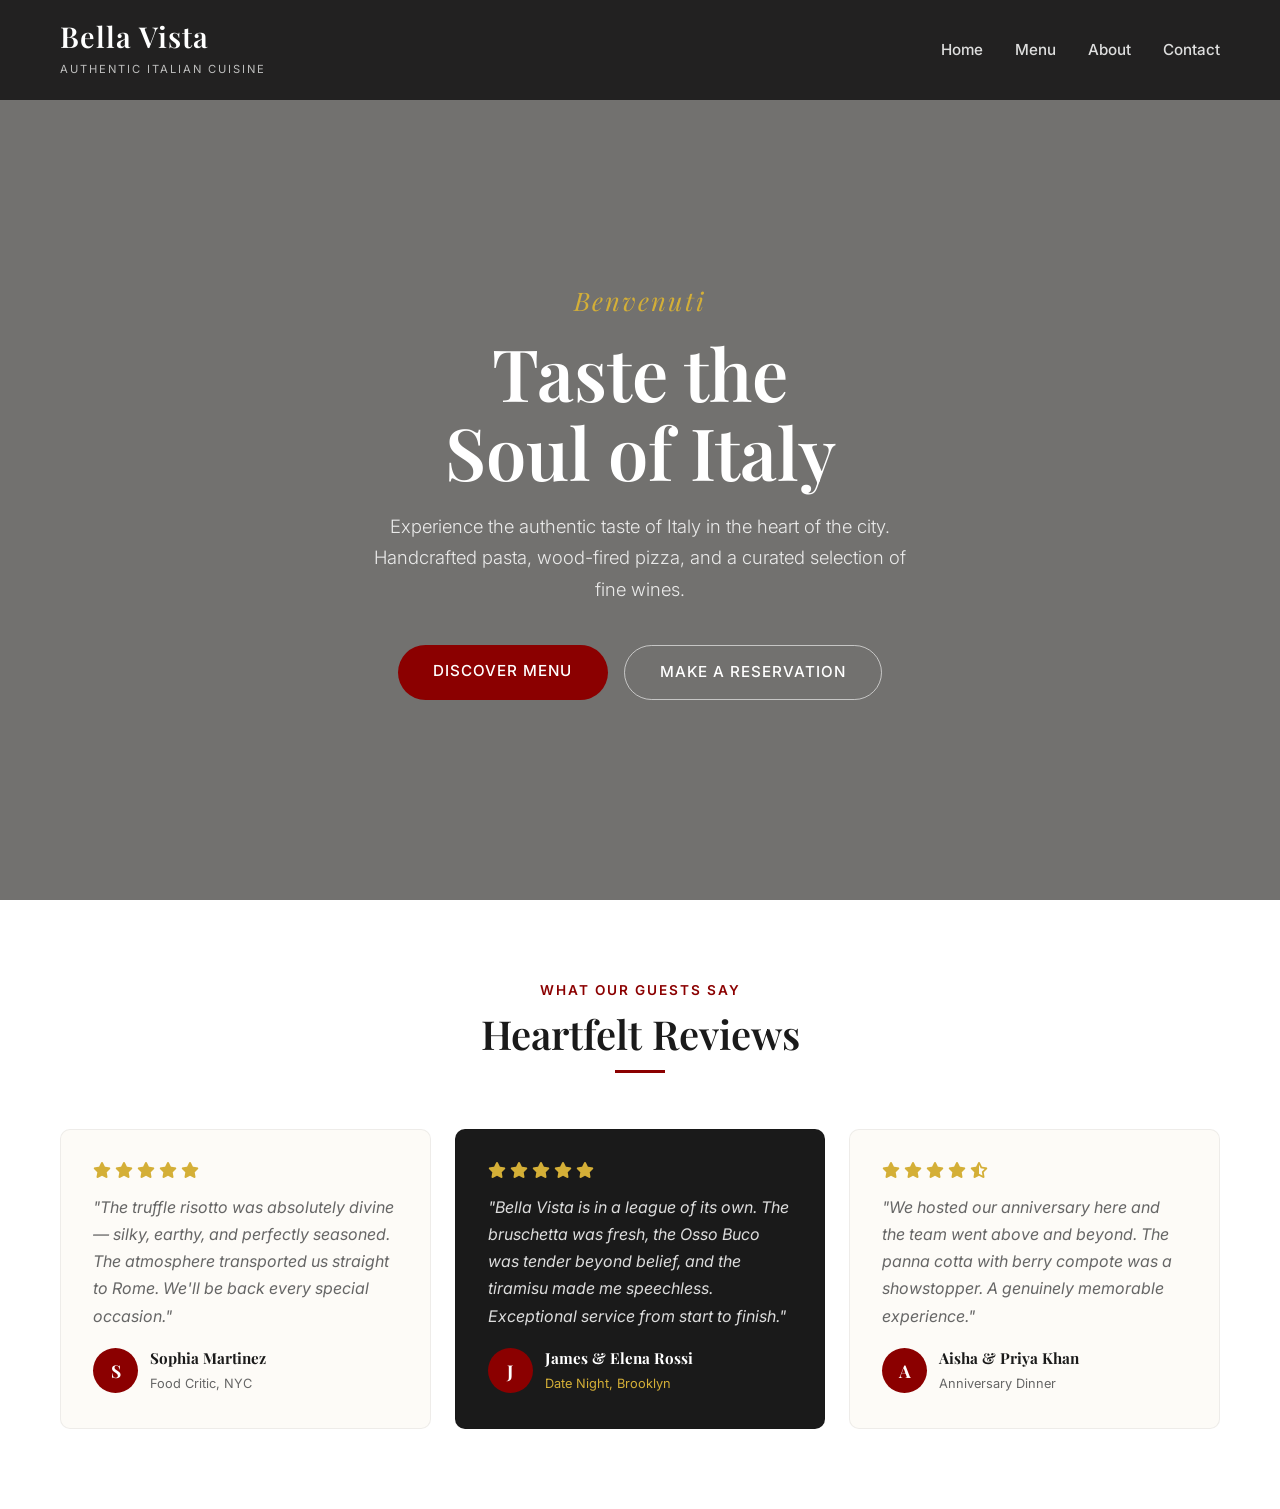
==== commit dad22ebc: "Update API URL for Vercel backend" ====
--- a/index.html
+++ b/index.html
@@ -18,7 +18,8 @@
     <!-- Font Awesome -->
     <link rel="stylesheet" href="https://cdnjs.cloudflare.com/ajax/libs/font-awesome/6.4.0/css/all.min.css">
 
-    <link rel="stylesheet" href="style.css">
+    <link rel="stylesheet" href="global.css">
+    <link rel="stylesheet" href="index.css">
 </head>
 
 <body>
--- a/global.css
+++ b/global.css
@@ -0,0 +1,571 @@
+/* === CSS Variables === */
+:root {
+    --primary: #8b0000;
+    --primary-light: #b22222;
+    --primary-dark: #660000;
+    --secondary: #1a1a1a;
+    --dark-bg: #111111;
+    --light-bg: #fdfbf7;
+    --white: #ffffff;
+    --accent: #d4af37;
+
+    --text-dark: #1f1f1f;
+    --text-muted: #666666;
+    --text-light: #f5f5f5;
+
+    --font-heading: 'Playfair Display', serif;
+    --font-body: 'Inter', sans-serif;
+
+    --max-width: 1200px;
+    --radius: 10px;
+    --radius-sm: 6px;
+    --shadow: 0 4px 20px rgba(0, 0, 0, 0.08);
+    --shadow-lg: 0 10px 30px rgba(0, 0, 0, 0.12);
+}
+
+/* === Reset === */
+* {
+    margin: 0;
+    padding: 0;
+    box-sizing: border-box;
+}
+
+html {
+    scroll-behavior: smooth;
+}
+
+body {
+    font-family: var(--font-body);
+    line-height: 1.6;
+    color: var(--text-dark);
+    background-color: var(--light-bg);
+    overflow-x: hidden;
+}
+
+h1,
+h2,
+h3,
+h4,
+h5,
+h6 {
+    font-family: var(--font-heading);
+    color: var(--secondary);
+    font-weight: 600;
+    line-height: 1.2;
+}
+
+a {
+    text-decoration: none;
+    color: inherit;
+    transition: 0.3s ease;
+}
+
+ul {
+    list-style: none;
+}
+
+img {
+    max-width: 100%;
+    height: auto;
+    display: block;
+}
+
+.container {
+    max-width: var(--max-width);
+    margin: 0 auto;
+    padding: 0 20px;
+}
+
+/* === Typography Helpers === */
+.subtitle {
+    display: block;
+    font-family: var(--font-body);
+    color: var(--primary);
+    text-transform: uppercase;
+    letter-spacing: 2px;
+    font-size: 0.85rem;
+    font-weight: 600;
+    margin-bottom: 0.5rem;
+}
+
+.section-header {
+    text-align: center;
+    margin-bottom: 3.5rem;
+}
+
+.section-title {
+    font-size: 2.5rem;
+    margin-bottom: 0.75rem;
+}
+
+.divider {
+    width: 50px;
+    height: 3px;
+    background-color: var(--primary);
+    margin: 0 auto 1.5rem;
+}
+
+.divider-left {
+    width: 50px;
+    height: 3px;
+    background-color: var(--primary);
+    margin: 0 0 1.5rem 0;
+}
+
+.section-description {
+    max-width: 600px;
+    margin: 0 auto;
+    color: var(--text-muted);
+    font-size: 1.05rem;
+}
+
+/* === Buttons === */
+.btn {
+    display: inline-block;
+    padding: 0.9rem 2.2rem;
+    border-radius: 50px;
+    font-weight: 500;
+    font-family: var(--font-body);
+    letter-spacing: 1px;
+    transition: 0.3s ease;
+    cursor: pointer;
+    border: none;
+    font-size: 0.95rem;
+    text-transform: uppercase;
+}
+
+.btn-primary {
+    background-color: var(--primary);
+    color: var(--white);
+}
+
+.btn-primary:hover {
+    background-color: var(--primary-light);
+    transform: translateY(-2px);
+    box-shadow: 0 6px 20px rgba(139, 0, 0, 0.3);
+    color: var(--white);
+}
+
+.btn-secondary {
+    background-color: transparent;
+    color: var(--white);
+    border: 1px solid rgba(255, 255, 255, 0.6);
+}
+
+.btn-secondary:hover {
+    background-color: var(--white);
+    color: var(--secondary);
+    transform: translateY(-2px);
+}
+
+.btn-outline {
+    background-color: transparent;
+    color: var(--primary);
+    border: 1px solid var(--primary);
+}
+
+.btn-outline:hover {
+    background-color: var(--primary);
+    color: var(--white);
+    transform: translateY(-2px);
+}
+
+.btn-block {
+    width: 100%;
+}
+
+/* === Card Hover === */
+.card-hover {
+    transition: 0.3s ease;
+}
+
+.card-hover:hover {
+    transform: translateY(-5px);
+    box-shadow: var(--shadow);
+}
+
+/* === Fade In Animation === */
+.reveal {
+    animation: fadeUp 0.8s ease-out forwards;
+    opacity: 0;
+}
+
+@keyframes fadeUp {
+    from {
+        opacity: 0;
+        transform: translateY(20px);
+    }
+
+    to {
+        opacity: 1;
+        transform: translateY(0);
+    }
+}
+
+/* === Header / Navbar === */
+.header {
+    position: fixed;
+    top: 0;
+    left: 0;
+    width: 100%;
+    z-index: 1000;
+    padding: 1.2rem 0;
+    transition: 0.3s ease;
+    background-color: rgba(0, 0, 0, 0.7);
+}
+
+.header.scrolled {
+    background-color: rgba(10, 10, 10, 0.95);
+    padding: 0.8rem 0;
+    box-shadow: 0 2px 15px rgba(0, 0, 0, 0.3);
+}
+
+.navbar {
+    display: flex;
+    justify-content: space-between;
+    align-items: center;
+}
+
+.logo {
+    color: var(--white);
+}
+
+.logo h1 {
+    font-size: 1.8rem;
+    color: var(--white);
+    letter-spacing: 1px;
+    margin-bottom: 0.1rem;
+}
+
+.logo .tagline {
+    font-family: var(--font-body);
+    font-size: 0.7rem;
+    text-transform: uppercase;
+    letter-spacing: 2px;
+    opacity: 0.7;
+}
+
+.nav-links {
+    display: flex;
+    gap: 2rem;
+}
+
+.nav-links a {
+    color: rgba(255, 255, 255, 0.85);
+    font-weight: 500;
+    font-size: 0.95rem;
+    position: relative;
+    padding-bottom: 4px;
+}
+
+.nav-links a::after {
+    content: '';
+    position: absolute;
+    bottom: 0;
+    left: 0;
+    width: 0;
+    height: 2px;
+    background-color: var(--primary);
+    transition: 0.3s ease;
+}
+
+.nav-links a:hover {
+    color: var(--white);
+}
+
+.nav-links a:hover::after {
+    width: 100%;
+}
+
+.mobile-menu-btn {
+    display: none;
+    background: none;
+    border: none;
+    color: var(--white);
+    font-size: 1.5rem;
+    cursor: pointer;
+}
+
+/* === Footer === */
+.footer {
+    background: var(--secondary);
+    color: var(--white);
+    padding: 4rem 0 0;
+    border-top: 4px solid var(--primary);
+}
+
+.footer-content {
+    display: grid;
+    grid-template-columns: 2fr 1fr 1.5fr;
+    gap: 3rem;
+    margin-bottom: 2.5rem;
+}
+
+.brand-section h2 {
+    color: var(--white);
+    margin-bottom: 0;
+}
+
+.brand-section .tagline {
+    display: block;
+    color: var(--primary-light);
+    font-size: 0.8rem;
+    text-transform: uppercase;
+    letter-spacing: 2px;
+    margin-bottom: 1rem;
+}
+
+.brand-desc {
+    color: rgba(255, 255, 255, 0.65);
+    margin-bottom: 1.5rem;
+    max-width: 350px;
+}
+
+.social-links {
+    display: flex;
+    gap: 0.75rem;
+}
+
+.social-link {
+    width: 38px;
+    height: 38px;
+    background-color: rgba(255, 255, 255, 0.08);
+    display: flex;
+    align-items: center;
+    justify-content: center;
+    border-radius: 50%;
+    color: var(--white);
+    transition: 0.3s ease;
+}
+
+.social-link:hover {
+    background-color: var(--primary);
+    transform: translateY(-2px);
+}
+
+.footer-section h4 {
+    color: var(--white);
+    font-size: 1.15rem;
+    margin-bottom: 1.25rem;
+    padding-bottom: 0.5rem;
+    border-bottom: 2px solid var(--primary);
+    display: inline-block;
+}
+
+.footer-links li {
+    margin-bottom: 0.6rem;
+}
+
+.footer-links a {
+    color: rgba(255, 255, 255, 0.65);
+    display: flex;
+    align-items: center;
+    gap: 0.5rem;
+}
+
+.footer-links a i {
+    font-size: 0.7rem;
+    color: var(--primary);
+    transition: 0.2s ease;
+}
+
+.footer-links a:hover {
+    color: var(--primary-light);
+}
+
+.footer-links a:hover i {
+    transform: translateX(4px);
+}
+
+.footer-section p {
+    color: rgba(255, 255, 255, 0.65);
+    margin-bottom: 1rem;
+}
+
+.newsletter-form {
+    display: flex;
+    gap: 0.5rem;
+}
+
+.newsletter-form input {
+    flex: 1;
+    padding: 0.8rem;
+    border: 1px solid rgba(255, 255, 255, 0.2);
+    background: rgba(255, 255, 255, 0.05);
+    border-radius: var(--radius-sm);
+    color: var(--white);
+}
+
+.newsletter-form input:focus {
+    outline: none;
+    border-color: var(--primary);
+}
+
+.footer-bottom {
+    padding: 1.25rem 0;
+    border-top: 1px solid rgba(255, 255, 255, 0.1);
+    display: flex;
+    justify-content: space-between;
+    align-items: center;
+    color: rgba(255, 255, 255, 0.5);
+    font-size: 0.85rem;
+}
+
+.footer-bottom-links a {
+    color: rgba(255, 255, 255, 0.5);
+}
+
+.footer-bottom-links a:hover {
+    color: var(--white);
+}
+
+.separator {
+    margin: 0 0.5rem;
+}
+
+/* === Keyframes === */
+@keyframes fadeInDown {
+    from {
+        opacity: 0;
+        transform: translateY(-20px);
+    }
+
+    to {
+        opacity: 1;
+        transform: translateY(0);
+    }
+}
+
+/* === Responsive === */
+@media (max-width: 992px) {
+
+    .about-content,
+    .contact-content {
+        grid-template-columns: 1fr;
+    }
+
+    .contact-content {
+        max-width: 600px;
+        margin: 0 auto;
+    }
+
+    .about-image-wrapper {
+        padding-right: 0;
+        padding-bottom: 0;
+        margin-bottom: 2rem;
+    }
+
+    .experience-badge {
+        bottom: -15px;
+        right: 15px;
+        width: 110px;
+        height: 110px;
+        padding: 1rem;
+    }
+
+    .experience-badge .years {
+        font-size: 1.8rem;
+    }
+
+    .footer-content {
+        grid-template-columns: 1fr 1fr;
+    }
+}
+
+@media (max-width: 768px) {
+    .hero-content h2 {
+        font-size: 2.8rem;
+    }
+
+    .hero-button {
+        flex-direction: column;
+    }
+
+    .nav-links {
+        position: fixed;
+        top: 0;
+        right: -100%;
+        width: 70%;
+        height: 100vh;
+        background-color: var(--secondary);
+        flex-direction: column;
+        justify-content: center;
+        align-items: center;
+        transition: 0.4s ease;
+        z-index: 999;
+    }
+
+    .nav-links.active {
+        right: 0;
+        box-shadow: -5px 0 20px rgba(0, 0, 0, 0.4);
+    }
+
+    .nav-links li {
+        margin: 0.75rem 0;
+    }
+
+    .nav-links a {
+        font-size: 1.1rem;
+        color: var(--white) !important;
+    }
+
+    .mobile-menu-btn {
+        display: block;
+        z-index: 1000;
+        position: relative;
+    }
+
+    .form-row {
+        grid-template-columns: 1fr;
+        gap: 0;
+    }
+
+    .footer-content {
+        grid-template-columns: 1fr;
+        gap: 2rem;
+    }
+
+    .footer-bottom {
+        flex-direction: column;
+        gap: 0.75rem;
+        text-align: center;
+    }
+}
+
+@media (max-width: 480px) {
+    .hero-content h2 {
+        font-size: 2.2rem;
+    }
+
+    .section-title {
+        font-size: 1.8rem;
+    }
+
+    .contact-info,
+    .contact-form {
+        padding: 1.5rem;
+    }
+
+    .newsletter-form {
+        flex-direction: column;
+    }
+}
+
+/* === Mobile Nav Overlay === */
+.nav-overlay {
+    display: none;
+    position: fixed;
+    top: 0;
+    left: 0;
+    right: 0;
+    bottom: 0;
+    background: rgba(0, 0, 0, 0.5);
+    z-index: 998;
+    opacity: 0;
+    transition: opacity 0.3s ease;
+}
+
+.nav-overlay.active {
+    display: block;
+    opacity: 1;
+}
--- a/index.css
+++ b/index.css
@@ -0,0 +1,160 @@
+/* === Hero Section === */
+.hero {
+    position: relative;
+    min-height: 100vh;
+    display: flex;
+    align-items: center;
+    justify-content: center;
+    background-image: url('https://images.unsplash.com/photo-1614873636018-548106274e2a?ixlib=rb-4.1.0&auto=format&fit=crop&q=80&w=2070');
+    background-size: cover;
+    background-position: center;
+    background-attachment: fixed;
+    text-align: center;
+    padding-top: 80px;
+}
+
+.hero-overlay {
+    position: absolute;
+    top: 0;
+    left: 0;
+    width: 100%;
+    height: 100%;
+    background: rgba(0, 0, 0, 0.55);
+}
+
+.hero-content {
+    position: relative;
+    z-index: 2;
+    max-width: 750px;
+    padding: 2rem;
+    color: var(--white);
+    animation: fadeInDown 0.8s ease-out forwards;
+}
+
+.hero-content .welcome-text {
+    display: block;
+    font-family: var(--font-heading);
+    font-style: italic;
+    font-size: 1.6rem;
+    color: var(--accent);
+    margin-bottom: 0.75rem;
+    letter-spacing: 2px;
+}
+
+.hero-content h2 {
+    font-size: 4.5rem;
+    color: var(--white);
+    margin-bottom: 1.25rem;
+    line-height: 1.1;
+}
+
+.hero-content p {
+    font-size: 1.15rem;
+    color: rgba(255, 255, 255, 0.85);
+    margin-bottom: 2.5rem;
+    font-weight: 300;
+    line-height: 1.7;
+    max-width: 550px;
+    margin-left: auto;
+    margin-right: auto;
+}
+
+.hero-button {
+    display: flex;
+    justify-content: center;
+    gap: 1rem;
+}
+
+/* === Testimonials Section === */
+.testimonials {
+    padding: 5rem 0;
+    background: var(--white);
+}
+
+.testimonials-grid {
+    display: grid;
+    grid-template-columns: repeat(auto-fit, minmax(280px, 1fr));
+    gap: 1.5rem;
+}
+
+.testimonial-card {
+    background: var(--light-bg);
+    border-radius: var(--radius);
+    padding: 2rem;
+    display: flex;
+    flex-direction: column;
+    gap: 1rem;
+    border: 1px solid rgba(0, 0, 0, 0.06);
+    transition: 0.3s ease;
+}
+
+.testimonial-card:hover {
+    transform: translateY(-4px);
+    box-shadow: var(--shadow);
+}
+
+.testimonial-card.featured-review {
+    background-color: var(--secondary);
+    color: var(--white);
+}
+
+.testimonial-card.featured-review .testimonial-text {
+    color: rgba(255, 255, 255, 0.85);
+}
+
+.testimonial-card.featured-review .author-info strong {
+    color: var(--white);
+}
+
+.testimonial-card.featured-review .author-info span {
+    color: var(--accent);
+}
+
+.testimonial-stars {
+    display: flex;
+    gap: 0.25rem;
+    color: var(--accent);
+    font-size: 1rem;
+}
+
+.testimonial-text {
+    font-size: 1rem;
+    line-height: 1.7;
+    color: var(--text-muted);
+    font-style: italic;
+    flex: 1;
+}
+
+.testimonial-author {
+    display: flex;
+    align-items: center;
+    gap: 0.75rem;
+    margin-top: auto;
+}
+
+.author-avatar {
+    width: 45px;
+    height: 45px;
+    border-radius: 50%;
+    background-color: var(--primary);
+    color: var(--white);
+    display: flex;
+    align-items: center;
+    justify-content: center;
+    font-size: 1.1rem;
+    font-family: var(--font-heading);
+    font-weight: 700;
+    flex-shrink: 0;
+}
+
+.author-info strong {
+    display: block;
+    font-size: 0.95rem;
+    color: var(--secondary);
+    font-family: var(--font-heading);
+}
+
+.author-info span {
+    font-size: 0.8rem;
+    color: var(--text-muted);
+}
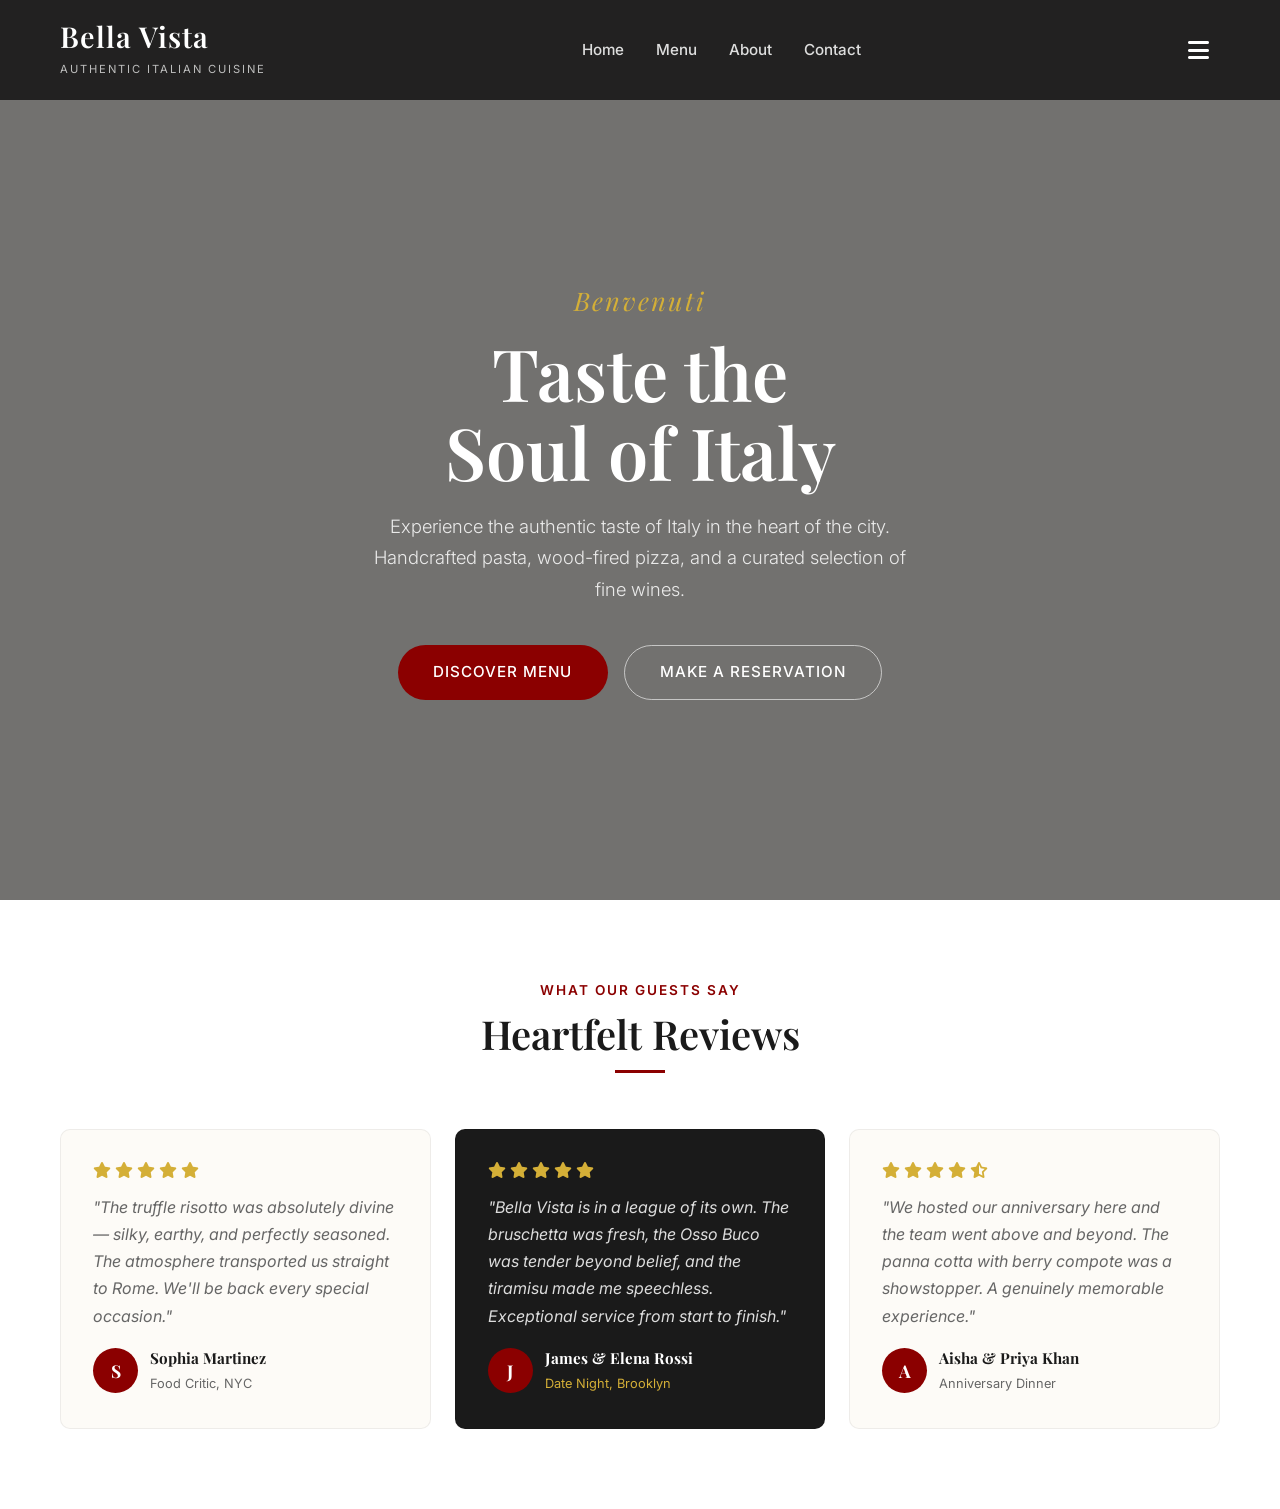
==== commit be430d35: "Mobile optimization: Add responsive CSS, touch-friendly buttons, better media queries, optimize hero" ====
--- a/index.html
+++ b/index.html
@@ -3,9 +3,12 @@
 
 <head>
     <meta charset="UTF-8">
-    <meta name="viewport" content="width=device-width, initial-scale=1.0">
+    <meta name="viewport" content="width=device-width, initial-scale=1.0, viewport-fit=cover">
     <meta name="description"
         content="Bella Vista - Authentic Italian Restaurant serving fresh pasta, wood-fired pizzas, and traditional Italian cuisine in the heart of the city. ">
+    <meta name="apple-mobile-web-app-capable" content="yes">
+    <meta name="apple-mobile-web-app-status-bar-style" content="black-translucent">
+    <meta name="theme-color" content="#8b0000">
     <title>Bella Vista | Authentic Italian Cuisine</title>
 
     <!-- Google Fonts -->
--- a/global.css
+++ b/global.css
@@ -132,6 +132,18 @@
     border: none;
     font-size: 0.95rem;
     text-transform: uppercase;
+    min-height: 44px;
+    display: flex;
+    align-items: center;
+    justify-content: center;
+}
+
+@media (max-width: 768px) {
+    .btn {
+        padding: 1rem 2rem;
+        font-size: 1rem;
+        min-height: 48px;
+    }
 }
 
 .btn-primary {
@@ -284,6 +296,15 @@
     color: var(--white);
     font-size: 1.5rem;
     cursor: pointer;
+    padding: 0.5rem;
+    min-width: 44px;
+    min-height: 44px;
+    display: flex;
+    align-items: center;
+    justify-content: center;
+    flex-shrink: 0;
+    tap-highlight-color: transparent;
+    -webkit-tap-highlight-color: transparent;
 }
 
 /* === Footer === */
@@ -475,24 +496,37 @@
 @media (max-width: 768px) {
     .hero-content h2 {
         font-size: 2.8rem;
+        line-height: 1.2;
+    }
+
+    .hero-content p {
+        font-size: 1rem;
     }
 
     .hero-button {
         flex-direction: column;
+        gap: 0.75rem;
+    }
+
+    .hero-button .btn {
+        width: 100%;
     }
 
     .nav-links {
         position: fixed;
         top: 0;
         right: -100%;
-        width: 70%;
+        width: 100%;
+        max-width: 85vw;
         height: 100vh;
         background-color: var(--secondary);
         flex-direction: column;
-        justify-content: center;
+        justify-content: flex-start;
+        padding-top: 5rem;
         align-items: center;
         transition: 0.4s ease;
         z-index: 999;
+        overflow-y: auto;
     }
 
     .nav-links.active {
@@ -501,16 +535,20 @@
     }
 
     .nav-links li {
-        margin: 0.75rem 0;
+        margin: 1rem 0;
     }
 
     .nav-links a {
-        font-size: 1.1rem;
+        font-size: 1.2rem;
         color: var(--white) !important;
+        padding: 1rem;
+        min-height: 48px;
+        display: flex;
+        align-items: center;
     }
 
     .mobile-menu-btn {
-        display: block;
+        display: flex;
         z-index: 1000;
         position: relative;
     }
@@ -530,24 +568,88 @@
         gap: 0.75rem;
         text-align: center;
     }
-}
-
-@media (max-width: 480px) {
+
+    .section-title {
+        font-size: 2rem;
+    }
+
+    .container {
+        padding: 0 16px;
+    }
+
+    .logo h1 {
+        font-size: 1.4rem;
+    }
+
+    .nav-links {
+        width: 100%;
+    }
+}
+
+@media (max-width: 640px) {
+    :root {
+        --max-width: 100%;
+    }
+
     .hero-content h2 {
-        font-size: 2.2rem;
+        font-size: 2rem;
+    }
+
+    .hero-content .welcome-text {
+        font-size: 1.3rem;
     }
 
     .section-title {
-        font-size: 1.8rem;
+        font-size: 1.6rem;
+    }
+
+    .subtitle {
+        font-size: 0.75rem;
     }
 
     .contact-info,
     .contact-form {
-        padding: 1.5rem;
+        padding: 1.5rem 1rem;
+    }
+
+    .contact-info h3,
+    .contact-form h3 {
+        font-size: 1.4rem;
     }
 
     .newsletter-form {
         flex-direction: column;
+    }
+
+    .newsletter-form button {
+        width: 100%;
+    }
+
+    .footer-section h4 {
+        font-size: 1rem;
+    }
+}
+
+@media (max-width: 480px) {
+    .hero-content {
+        padding: 1rem;
+    }
+
+    .section-title {
+        font-size: 1.4rem;
+    }
+
+    .hero-button {
+        gap: 0.5rem;
+    }
+
+    .btn {
+        padding: 0.9rem 1.5rem;
+        font-size: 0.9rem;
+    }
+
+    h1, h2, h3, h4 {
+        word-break: break-word;
     }
 }
 
--- a/index.css
+++ b/index.css
@@ -11,6 +11,22 @@
     background-attachment: fixed;
     text-align: center;
     padding-top: 80px;
+}
+
+@media (max-width: 768px) {
+    .hero {
+        background-attachment: scroll;
+        min-height: auto;
+        padding-top: 60px;
+        padding-bottom: 2rem;
+    }
+}
+
+@media (max-width: 480px) {
+    .hero {
+        padding-top: 50px;
+        padding-bottom: 1.5rem;
+    }
 }
 
 .hero-overlay {
@@ -157,4 +173,93 @@
 .author-info span {
     font-size: 0.8rem;
     color: var(--text-muted);
+}
+
+/* === Mobile Optimizations === */
+@media (max-width: 768px) {
+    .testimonials {
+        padding: 3rem 0;
+    }
+
+    .testimonials-grid {
+        grid-template-columns: 1fr;
+        gap: 1rem;
+    }
+
+    .hero-content {
+        padding: 1.5rem;
+    }
+
+    .hero-content h2 {
+        font-size: 3rem;
+        margin-bottom: 1rem;
+    }
+
+    .hero-content p {
+        font-size: 1rem;
+        margin-bottom: 2rem;
+    }
+
+    .testimonial-card {
+        padding: 1.5rem;
+    }
+}
+
+@media (max-width: 640px) {
+    .hero-content h2 {
+        font-size: 2.2rem;
+        line-height: 1.3;
+    }
+
+    .testimonials-grid {
+        gap: 1rem;
+    }
+
+    .testimonial-card {
+        padding: 1.25rem;
+    }
+
+    .testimonial-text {
+        font-size: 0.95rem;
+    }
+
+    .author-avatar {
+        width: 40px;
+        height: 40px;
+        font-size: 1rem;
+    }
+}
+
+@media (max-width: 480px) {
+    .hero-content h2 {
+        font-size: 1.8rem;
+    }
+
+    .hero-content .welcome-text {
+        font-size: 1.2rem;
+    }
+
+    .hero-content p {
+        font-size: 0.95rem;
+    }
+
+    .hero-button {
+        gap: 0.5rem;
+    }
+
+    .testimonial-card {
+        padding: 1rem;
+    }
+
+    .testimonial-text {
+        font-size: 0.9rem;
+    }
+
+    .author-info strong {
+        font-size: 0.85rem;
+    }
+
+    .author-info span {
+        font-size: 0.75rem;
+    }
 }
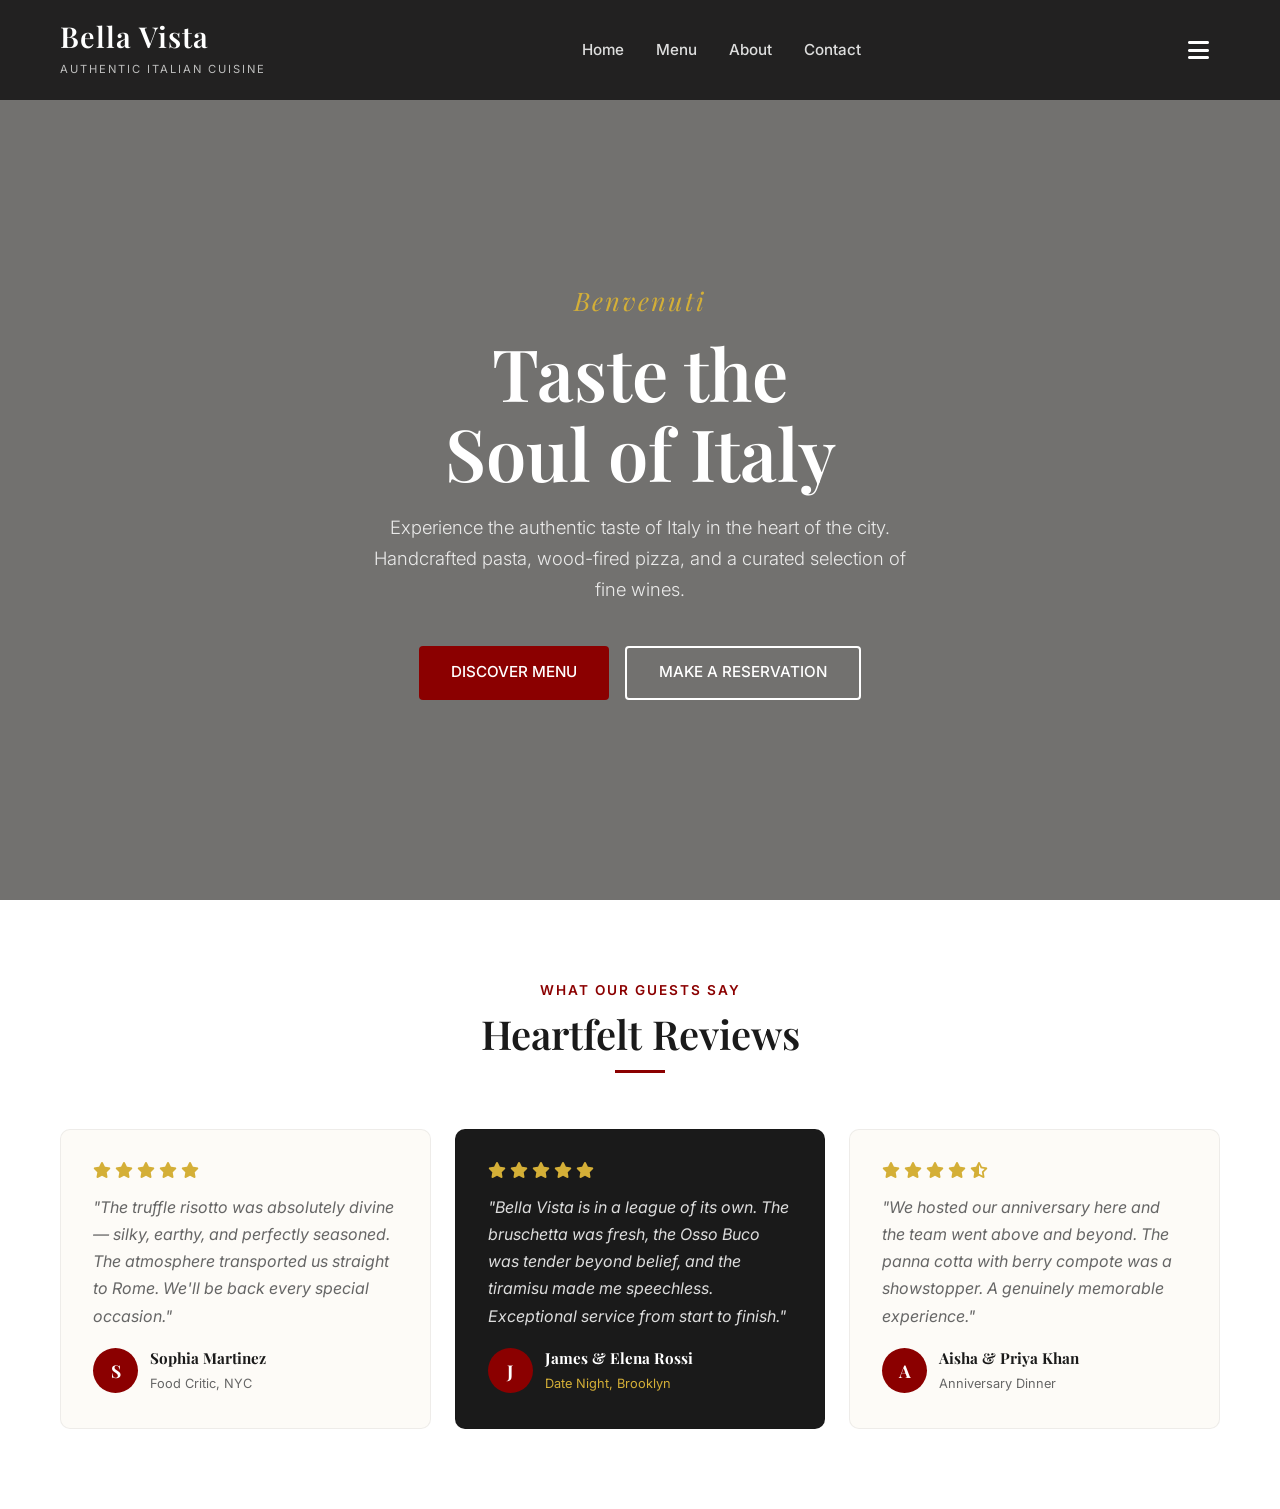
==== commit f8d903a8: "Design simplification: Remove over-polish, use beginner-style code, realistic student project aesthe" ====
--- a/index.html
+++ b/index.html
@@ -146,37 +146,46 @@
             });
         });
 
-        // Mobile Drawer Toggle
-        const mobileBtn = document.getElementById('mobileMenuBtn');
-        const nav = document.querySelector('.nav-links');
+        // Mobile menu toggle
+        const menuBtn = document.getElementById('mobileMenuBtn');
+        const navLinks = document.querySelector('.nav-links');
         const overlay = document.getElementById('navOverlay');
-        const icon = mobileBtn ? mobileBtn.querySelector('i') : null;
+        let menuOpen = false;
 
-        function openNav() {
-            nav.classList.add('active');
-            overlay.classList.add('active');
-            if (icon) { icon.classList.replace('fa-bars', 'fa-times'); }
-            document.body.style.overflow = 'hidden';
-        }
-        function closeNav() {
-            nav.classList.remove('active');
-            overlay.classList.remove('active');
-            if (icon) { icon.classList.replace('fa-times', 'fa-bars'); }
-            document.body.style.overflow = '';
+        function toggleMenu() {
+            if (menuOpen) {
+                navLinks.classList.remove('active');
+                overlay.classList.remove('active');
+                document.body.style.overflow = '';
+                menuOpen = false;
+            } else {
+                navLinks.classList.add('active');
+                overlay.classList.add('active');
+                document.body.style.overflow = 'hidden';
+                menuOpen = true;
+            }
         }
 
-        if (mobileBtn) {
-            mobileBtn.addEventListener('click', () => nav.classList.contains('active') ? closeNav() : openNav());
+        if (menuBtn) {
+            menuBtn.addEventListener('click', toggleMenu);
         }
         if (overlay) {
-            overlay.addEventListener('click', closeNav);
+            overlay.addEventListener('click', toggleMenu);
         }
-        nav && nav.querySelectorAll('a').forEach(a => a.addEventListener('click', closeNav));
+
+        var links = navLinks.querySelectorAll('a');
+        for (var i = 0; i < links.length; i++) {
+            links[i].addEventListener('click', toggleMenu);
+        }
 
         // Header scroll effect
         const header = document.querySelector('.header');
-        window.addEventListener('scroll', () => {
-            header.classList.toggle('scrolled', window.scrollY > 50);
+        window.addEventListener('scroll', function() {
+            if (window.scrollY > 50) {
+                header.classList.add('scrolled');
+            } else {
+                header.classList.remove('scrolled');
+            }
         });
     </script>
 </body>
--- a/global.css
+++ b/global.css
@@ -122,12 +122,12 @@
 /* === Buttons === */
 .btn {
     display: inline-block;
-    padding: 0.9rem 2.2rem;
-    border-radius: 50px;
+    padding: 0.8rem 2rem;
+    border-radius: 4px;
     font-weight: 500;
     font-family: var(--font-body);
-    letter-spacing: 1px;
-    transition: 0.3s ease;
+    letter-spacing: 0;
+    transition: 0.2s;
     cursor: pointer;
     border: none;
     font-size: 0.95rem;
@@ -140,9 +140,9 @@
 
 @media (max-width: 768px) {
     .btn {
-        padding: 1rem 2rem;
-        font-size: 1rem;
-        min-height: 48px;
+        padding: 0.9rem 1.8rem;
+        font-size: 0.9rem;
+        min-height: 44px;
     }
 }
 
@@ -152,34 +152,30 @@
 }
 
 .btn-primary:hover {
-    background-color: var(--primary-light);
-    transform: translateY(-2px);
-    box-shadow: 0 6px 20px rgba(139, 0, 0, 0.3);
+    background-color: var(--primary-dark);
     color: var(--white);
 }
 
 .btn-secondary {
     background-color: transparent;
     color: var(--white);
-    border: 1px solid rgba(255, 255, 255, 0.6);
+    border: 2px solid var(--white);
 }
 
 .btn-secondary:hover {
     background-color: var(--white);
     color: var(--secondary);
-    transform: translateY(-2px);
 }
 
 .btn-outline {
     background-color: transparent;
     color: var(--primary);
-    border: 1px solid var(--primary);
+    border: 2px solid var(--primary);
 }
 
 .btn-outline:hover {
     background-color: var(--primary);
     color: var(--white);
-    transform: translateY(-2px);
 }
 
 .btn-block {
@@ -188,24 +184,23 @@
 
 /* === Card Hover === */
 .card-hover {
-    transition: 0.3s ease;
+    transition: ease 0.2s;
 }
 
 .card-hover:hover {
-    transform: translateY(-5px);
-    box-shadow: var(--shadow);
+    box-shadow: 0 2px 10px rgba(0, 0, 0, 0.1);
 }
 
 /* === Fade In Animation === */
 .reveal {
-    animation: fadeUp 0.8s ease-out forwards;
+    animation: fadeUp 0.6s ease-out forwards;
     opacity: 0;
 }
 
 @keyframes fadeUp {
     from {
         opacity: 0;
-        transform: translateY(20px);
+        transform: translateY(15px);
     }
 
     to {
@@ -348,20 +343,20 @@
 }
 
 .social-link {
-    width: 38px;
-    height: 38px;
-    background-color: rgba(255, 255, 255, 0.08);
+    width: 36px;
+    height: 36px;
+    background-color: rgba(255, 255, 255, 0.1);
     display: flex;
     align-items: center;
     justify-content: center;
-    border-radius: 50%;
-    color: var(--white);
-    transition: 0.3s ease;
+    border-radius: 4px;
+    color: var(--white);
+    transition: 0.2s;
 }
 
 .social-link:hover {
     background-color: var(--primary);
-    transform: translateY(-2px);
+    color: var(--white);
 }
 
 .footer-section h4 {
--- a/index.css
+++ b/index.css
@@ -8,14 +8,12 @@
     background-image: url('https://images.unsplash.com/photo-1614873636018-548106274e2a?ixlib=rb-4.1.0&auto=format&fit=crop&q=80&w=2070');
     background-size: cover;
     background-position: center;
-    background-attachment: fixed;
     text-align: center;
     padding-top: 80px;
 }
 
 @media (max-width: 768px) {
     .hero {
-        background-attachment: scroll;
         min-height: auto;
         padding-top: 60px;
         padding-bottom: 2rem;
@@ -44,7 +42,6 @@
     max-width: 750px;
     padding: 2rem;
     color: var(--white);
-    animation: fadeInDown 0.8s ease-out forwards;
 }
 
 .hero-content .welcome-text {
@@ -105,8 +102,7 @@
 }
 
 .testimonial-card:hover {
-    transform: translateY(-4px);
-    box-shadow: var(--shadow);
+    box-shadow: 0 2px 8px rgba(0, 0, 0, 0.1);
 }
 
 .testimonial-card.featured-review {
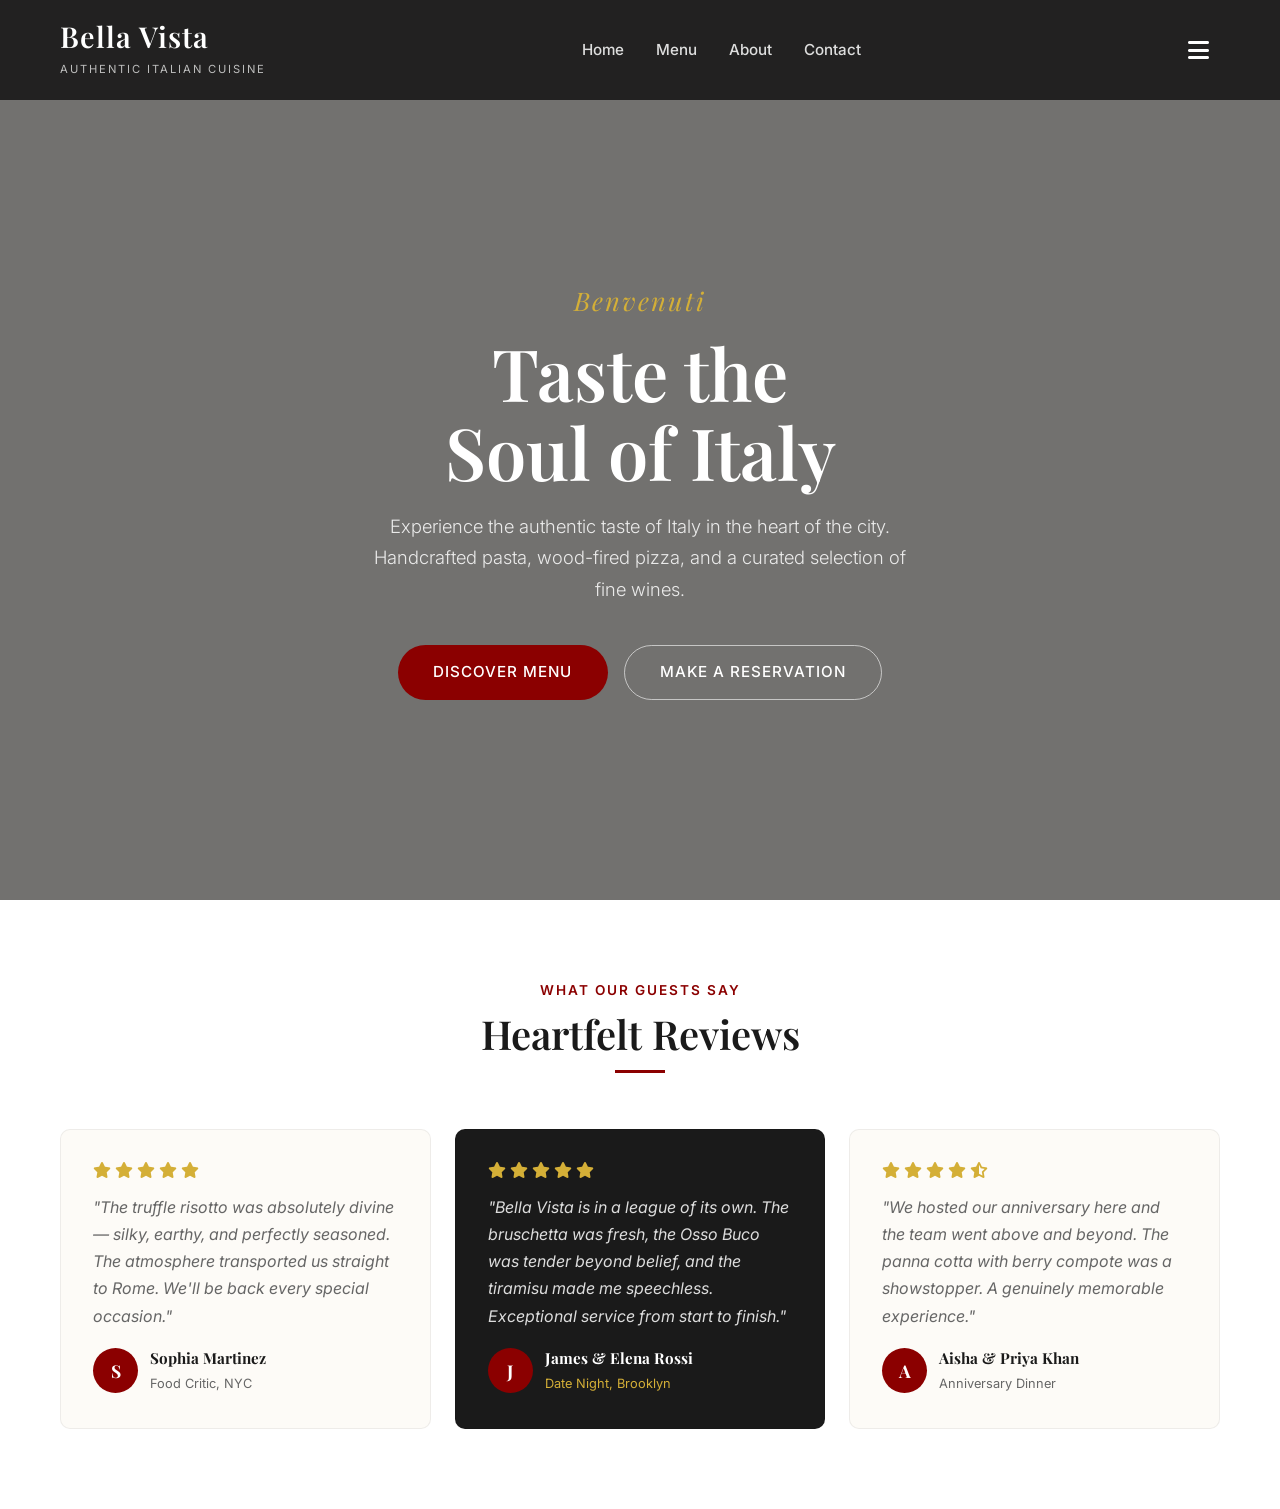
==== commit e78a7fe5: "Revert "Design simplification: Remove over-polish, use beginner-style code, realistic student projec" ====
--- a/index.html
+++ b/index.html
@@ -146,46 +146,37 @@
             });
         });
 
-        // Mobile menu toggle
-        const menuBtn = document.getElementById('mobileMenuBtn');
-        const navLinks = document.querySelector('.nav-links');
+        // Mobile Drawer Toggle
+        const mobileBtn = document.getElementById('mobileMenuBtn');
+        const nav = document.querySelector('.nav-links');
         const overlay = document.getElementById('navOverlay');
-        let menuOpen = false;
+        const icon = mobileBtn ? mobileBtn.querySelector('i') : null;
 
-        function toggleMenu() {
-            if (menuOpen) {
-                navLinks.classList.remove('active');
-                overlay.classList.remove('active');
-                document.body.style.overflow = '';
-                menuOpen = false;
-            } else {
-                navLinks.classList.add('active');
-                overlay.classList.add('active');
-                document.body.style.overflow = 'hidden';
-                menuOpen = true;
-            }
+        function openNav() {
+            nav.classList.add('active');
+            overlay.classList.add('active');
+            if (icon) { icon.classList.replace('fa-bars', 'fa-times'); }
+            document.body.style.overflow = 'hidden';
+        }
+        function closeNav() {
+            nav.classList.remove('active');
+            overlay.classList.remove('active');
+            if (icon) { icon.classList.replace('fa-times', 'fa-bars'); }
+            document.body.style.overflow = '';
         }
 
-        if (menuBtn) {
-            menuBtn.addEventListener('click', toggleMenu);
+        if (mobileBtn) {
+            mobileBtn.addEventListener('click', () => nav.classList.contains('active') ? closeNav() : openNav());
         }
         if (overlay) {
-            overlay.addEventListener('click', toggleMenu);
+            overlay.addEventListener('click', closeNav);
         }
-
-        var links = navLinks.querySelectorAll('a');
-        for (var i = 0; i < links.length; i++) {
-            links[i].addEventListener('click', toggleMenu);
-        }
+        nav && nav.querySelectorAll('a').forEach(a => a.addEventListener('click', closeNav));
 
         // Header scroll effect
         const header = document.querySelector('.header');
-        window.addEventListener('scroll', function() {
-            if (window.scrollY > 50) {
-                header.classList.add('scrolled');
-            } else {
-                header.classList.remove('scrolled');
-            }
+        window.addEventListener('scroll', () => {
+            header.classList.toggle('scrolled', window.scrollY > 50);
         });
     </script>
 </body>
--- a/global.css
+++ b/global.css
@@ -122,12 +122,12 @@
 /* === Buttons === */
 .btn {
     display: inline-block;
-    padding: 0.8rem 2rem;
-    border-radius: 4px;
+    padding: 0.9rem 2.2rem;
+    border-radius: 50px;
     font-weight: 500;
     font-family: var(--font-body);
-    letter-spacing: 0;
-    transition: 0.2s;
+    letter-spacing: 1px;
+    transition: 0.3s ease;
     cursor: pointer;
     border: none;
     font-size: 0.95rem;
@@ -140,9 +140,9 @@
 
 @media (max-width: 768px) {
     .btn {
-        padding: 0.9rem 1.8rem;
-        font-size: 0.9rem;
-        min-height: 44px;
+        padding: 1rem 2rem;
+        font-size: 1rem;
+        min-height: 48px;
     }
 }
 
@@ -152,30 +152,34 @@
 }
 
 .btn-primary:hover {
-    background-color: var(--primary-dark);
+    background-color: var(--primary-light);
+    transform: translateY(-2px);
+    box-shadow: 0 6px 20px rgba(139, 0, 0, 0.3);
     color: var(--white);
 }
 
 .btn-secondary {
     background-color: transparent;
     color: var(--white);
-    border: 2px solid var(--white);
+    border: 1px solid rgba(255, 255, 255, 0.6);
 }
 
 .btn-secondary:hover {
     background-color: var(--white);
     color: var(--secondary);
+    transform: translateY(-2px);
 }
 
 .btn-outline {
     background-color: transparent;
     color: var(--primary);
-    border: 2px solid var(--primary);
+    border: 1px solid var(--primary);
 }
 
 .btn-outline:hover {
     background-color: var(--primary);
     color: var(--white);
+    transform: translateY(-2px);
 }
 
 .btn-block {
@@ -184,23 +188,24 @@
 
 /* === Card Hover === */
 .card-hover {
-    transition: ease 0.2s;
+    transition: 0.3s ease;
 }
 
 .card-hover:hover {
-    box-shadow: 0 2px 10px rgba(0, 0, 0, 0.1);
+    transform: translateY(-5px);
+    box-shadow: var(--shadow);
 }
 
 /* === Fade In Animation === */
 .reveal {
-    animation: fadeUp 0.6s ease-out forwards;
+    animation: fadeUp 0.8s ease-out forwards;
     opacity: 0;
 }
 
 @keyframes fadeUp {
     from {
         opacity: 0;
-        transform: translateY(15px);
+        transform: translateY(20px);
     }
 
     to {
@@ -343,20 +348,20 @@
 }
 
 .social-link {
-    width: 36px;
-    height: 36px;
-    background-color: rgba(255, 255, 255, 0.1);
+    width: 38px;
+    height: 38px;
+    background-color: rgba(255, 255, 255, 0.08);
     display: flex;
     align-items: center;
     justify-content: center;
-    border-radius: 4px;
-    color: var(--white);
-    transition: 0.2s;
+    border-radius: 50%;
+    color: var(--white);
+    transition: 0.3s ease;
 }
 
 .social-link:hover {
     background-color: var(--primary);
-    color: var(--white);
+    transform: translateY(-2px);
 }
 
 .footer-section h4 {
--- a/index.css
+++ b/index.css
@@ -8,12 +8,14 @@
     background-image: url('https://images.unsplash.com/photo-1614873636018-548106274e2a?ixlib=rb-4.1.0&auto=format&fit=crop&q=80&w=2070');
     background-size: cover;
     background-position: center;
+    background-attachment: fixed;
     text-align: center;
     padding-top: 80px;
 }
 
 @media (max-width: 768px) {
     .hero {
+        background-attachment: scroll;
         min-height: auto;
         padding-top: 60px;
         padding-bottom: 2rem;
@@ -42,6 +44,7 @@
     max-width: 750px;
     padding: 2rem;
     color: var(--white);
+    animation: fadeInDown 0.8s ease-out forwards;
 }
 
 .hero-content .welcome-text {
@@ -102,7 +105,8 @@
 }
 
 .testimonial-card:hover {
-    box-shadow: 0 2px 8px rgba(0, 0, 0, 0.1);
+    transform: translateY(-4px);
+    box-shadow: var(--shadow);
 }
 
 .testimonial-card.featured-review {
